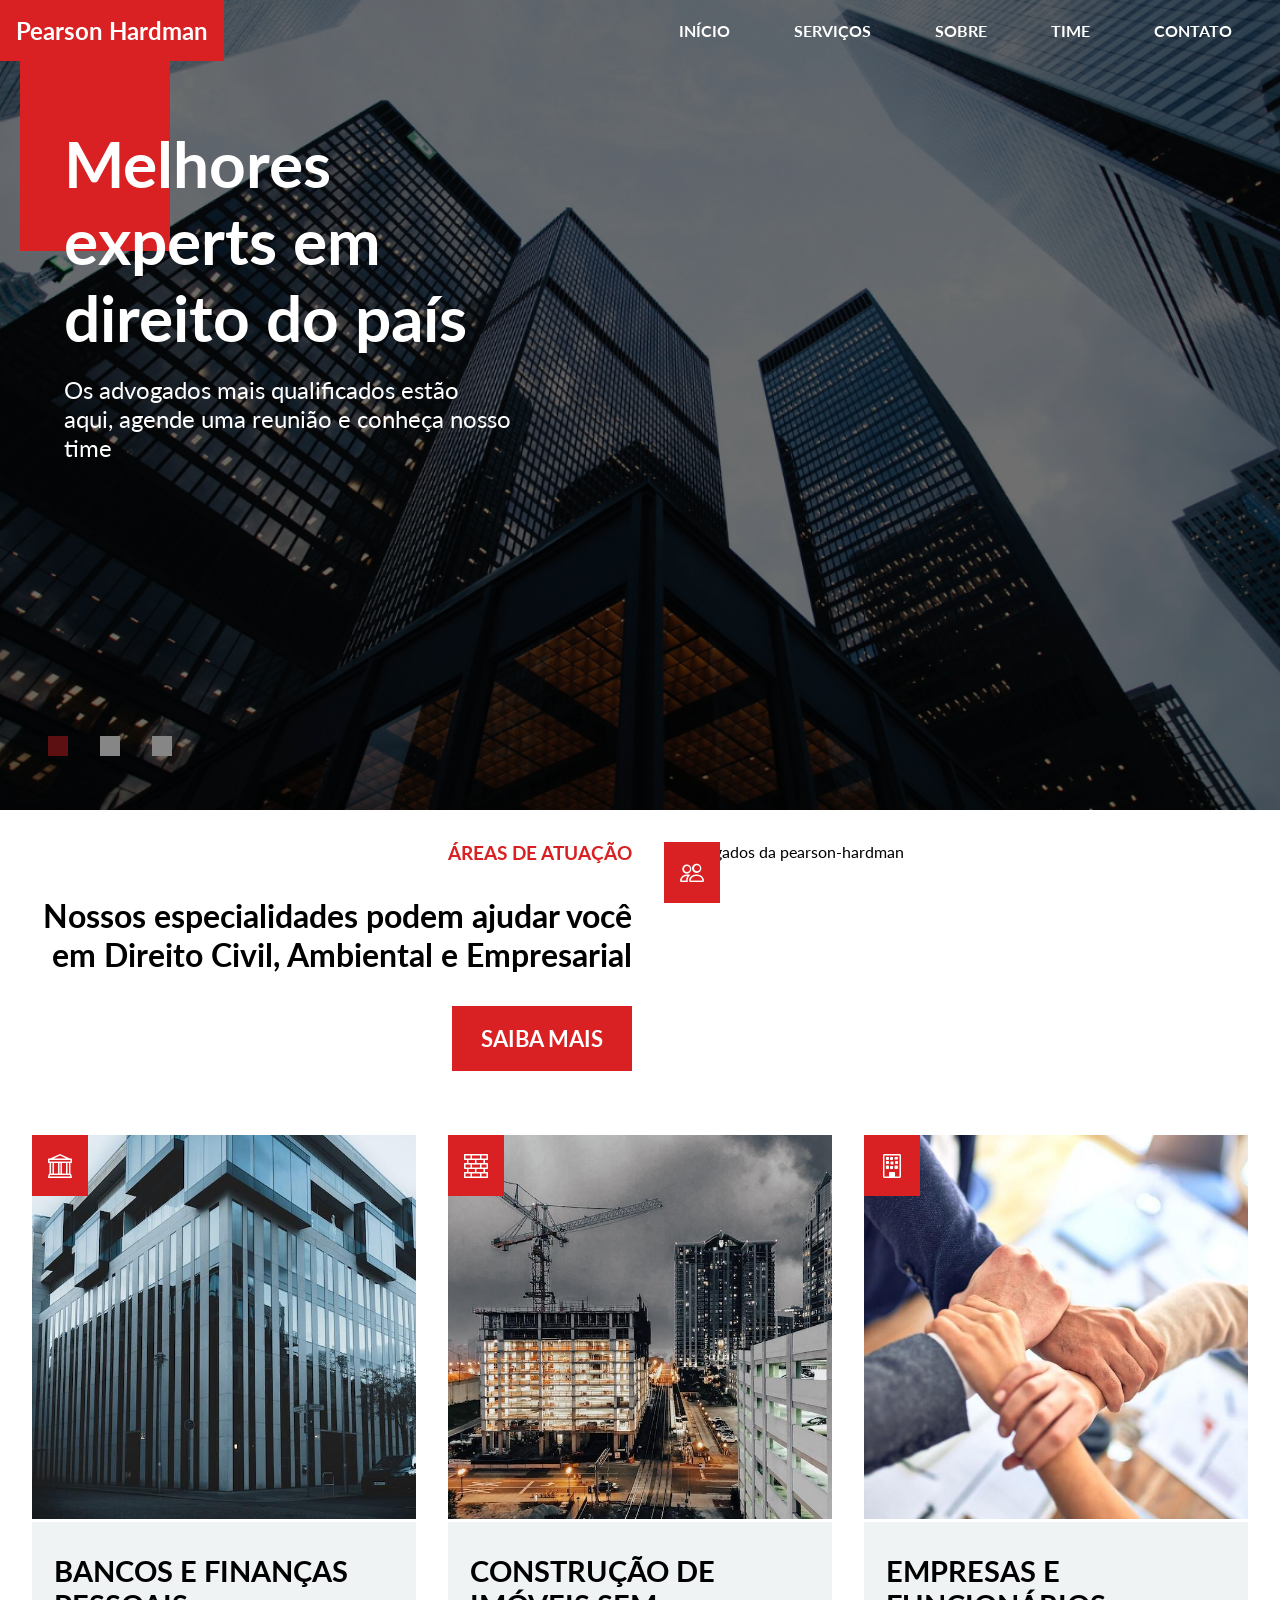
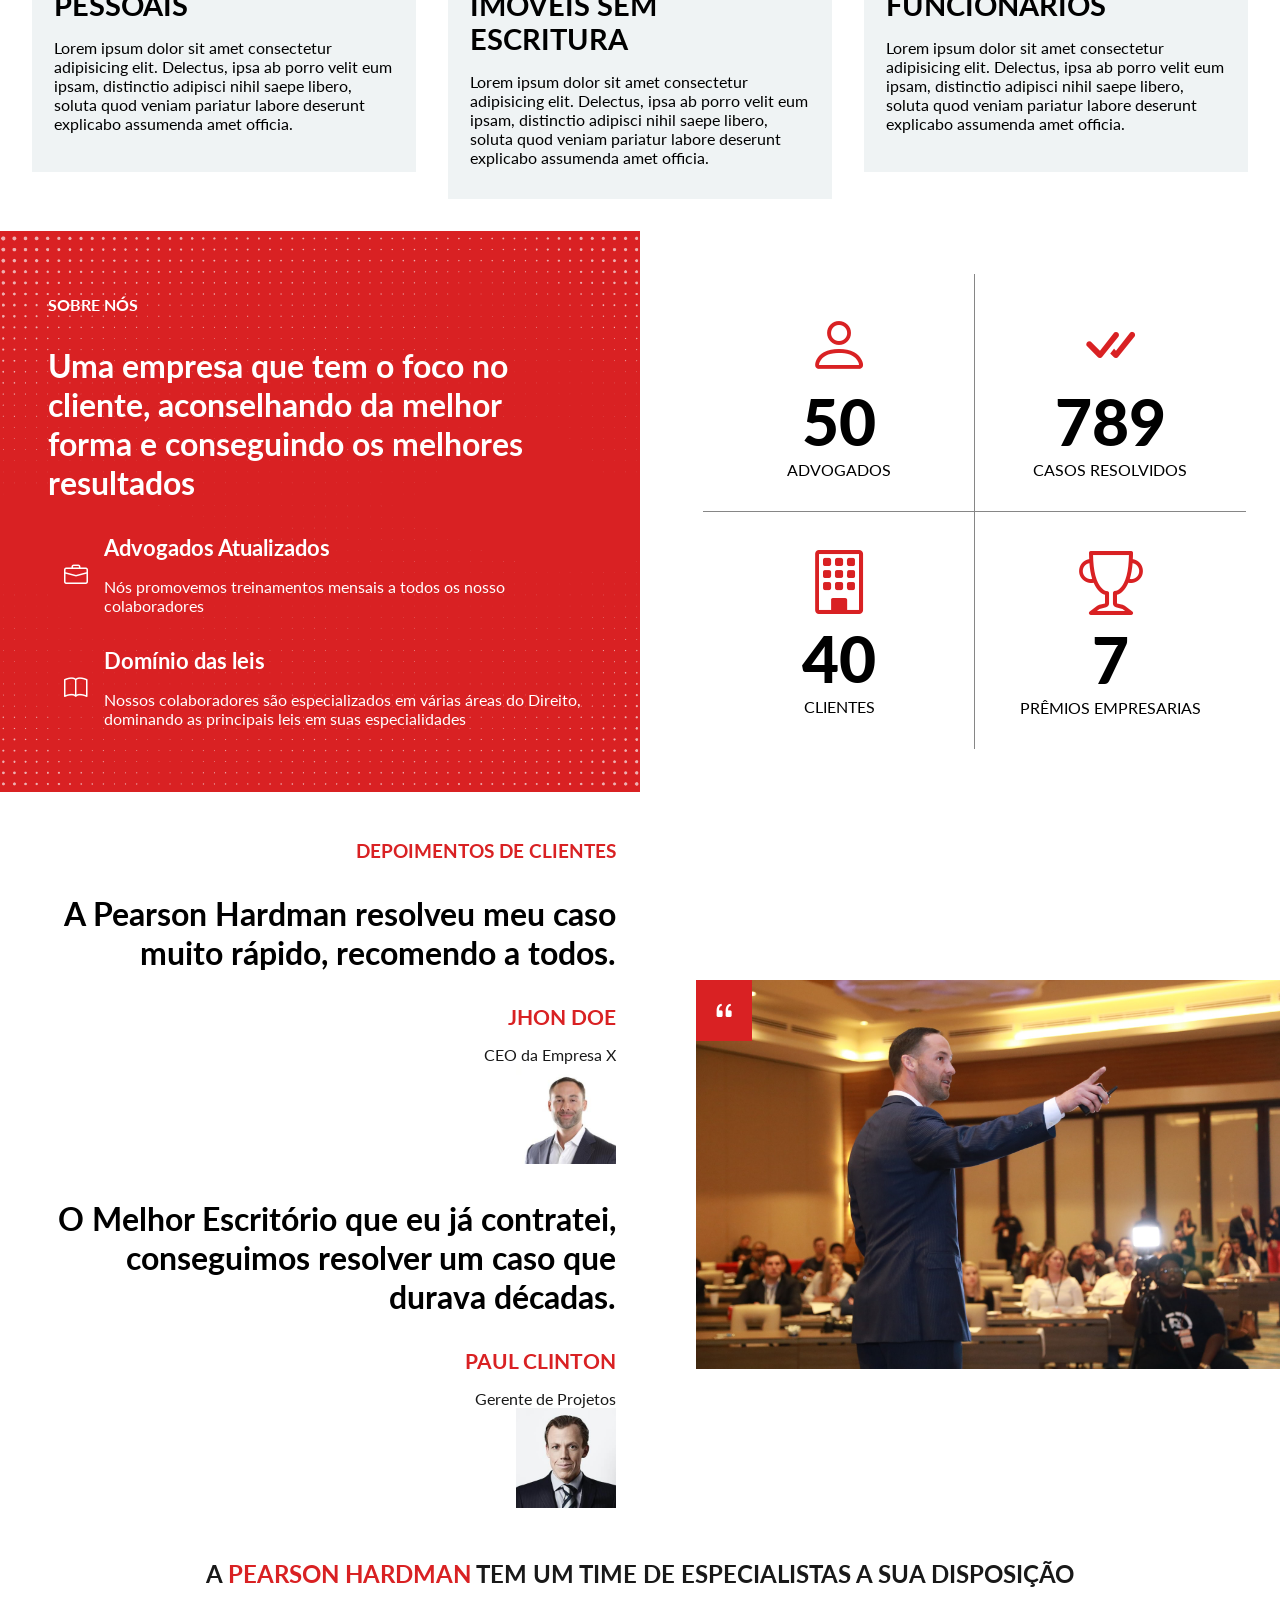
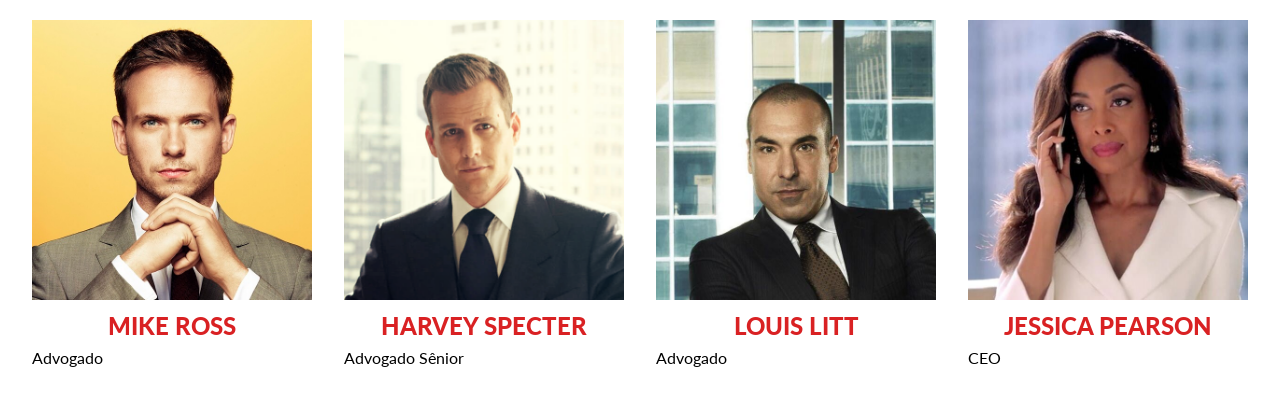
==== index.html @ a19d8aa5 "Site de Advogados" ====
<!DOCTYPE html>
<html lang="en">
<head>
    <meta charset="UTF-8">
    <meta name="viewport" content="width=device-width, initial-scale=1.0">
    <title>Person Hardman</title>
    <link rel="stylesheet" href="./css/style.css">
    <!-- Google Fonts -->
        <link rel="preconnect" href="https://fonts.googleapis.com">
        <link rel="preconnect" href="https://fonts.gstatic.com" crossorigin>
        <link href="https://fonts.googleapis.com/css2?family=Lato:ital,wght@0,100;0,300;0,400;0,700;0,900;1,100;1,300;1,400;1,700;1,900&display=swap" rel="stylesheet">
    <!-- Bootstrap Icons  -->
        <link rel="stylesheet" href="https://cdn.jsdelivr.net/npm/bootstrap-icons@1.11.3/font/bootstrap-icons.min.css">
</head>
<body>
    <!-- Cabeçalho e Banner -->
    <header id="header">
        <div id="inner-header">
            <h2 id="brand">Pearson Hardman</h2>
            <nav id="navbar">
                <a href="#header">Início</a>
                <a href="#expertise-areas">Serviços</a>
                <a href="#about">Sobre</a>
                <a href="#team">Time</a>
                <a href="#contact">Contato</a>
            </nav>
        </div>
        <div class="banner active">
            <span class="square"></span>            
            <h2>Melhores experts em direito do país</h2>
            <p>Os advogados mais qualificados estão aqui, agende uma reunião e conheça nosso time
            </p>
        </div>
        <div class="banner">
            <span class="square"></span>            
            <h2>Advogados</h2>
            <p>Melhores experts em direito do país</p>
        </div>
        <div class="dots">
            <div class="dot active"></div>
            <div class="dot"></div>
            <div class="dot"></div>
        </div>
    </header>
    <!-- Áreas de atuação -->
    <main id="expertise-areas" class="text-image-section">
        <div id="expertise-information" class="text-container">
            <h3 class="section-title">Áreas de Atuação</h3>
            <p class="section-subtitle">Nossos especialidades podem ajudar você em Direito Civil, Ambiental e Empresarial</p>
            <a href="#" class="btn">Saiba mais</a>
        </div>
        <div id="expertise-image-container" class="image-container">
            <i class="bi bi-people"></i>
            <img src="../PEARSON-HARDMAN/images/employees_banner.jpg" alt="advogados da pearson-hardman">
        </div>
        <div id="other-services">
            <div class="service">
                <img src="images/bank.jpg" alt="Banco">
                <i class="bi bi-bank"></i>
                <div class="service-info">
                    <h4>Bancos e finanças pessoais</h4>
                    <p>Lorem ipsum dolor sit amet consectetur adipisicing elit. Delectus, ipsa ab porro velit eum ipsam, distinctio adipisci nihil saepe libero, soluta quod veniam pariatur labore deserunt explicabo assumenda amet officia.</p>
                </div>
            </div>
            <div class="service">
                <img src="images/construction.jpg" alt="Construção">
                <i class="bi bi-bricks"></i>
                <div class="service-info">
                    <h4>Construção de imóveis sem escritura</h4>
                    <p>Lorem ipsum dolor sit amet consectetur adipisicing elit. Delectus, ipsa ab porro velit eum ipsam, distinctio adipisci nihil saepe libero, soluta quod veniam pariatur labore deserunt explicabo assumenda amet officia.</p>
                </div>
 
            </div>            
            <div class="service">
                <img src="images/company.jpg" alt="Empresa">
                <i class="bi bi-building"></i>
                <div class="service-info">
                    <h4>Empresas e funcionários</h4>
                    <p>Lorem ipsum dolor sit amet consectetur adipisicing elit. Delectus, ipsa ab porro velit eum ipsam, distinctio adipisci nihil saepe libero, soluta quod veniam pariatur labore deserunt explicabo assumenda amet officia.</p>
                </div>
 
            </div>
           
        </div>
 
    </main>
    <!-- Seção Sobre nós -->
    <section id="about">
        <div id="about-text">
            <p class="section-title">Sobre Nós</p>
            <h3 class="section-subtitle">
                Uma empresa que tem o foco no cliente, aconselhando da melhor forma e conseguindo os melhores resultados
            </h3>
            <div class="about-description">
                <i class="bi bi-briefcase"></i>
                <div>
                    <h4>Advogados Atualizados</h4>
                    <p>Nós promovemos treinamentos mensais a todos os nosso colaboradores</p>
                </div>
            </div>
            <div class="about-description">
                <i class="bi bi-book"></i>
                <div>
                    <h4>Domínio das leis</h4>
                    <p>Nossos colaboradores são especializados em várias áreas do Direito, dominando as principais leis em suas especialidades</p>
                </div>
            </div>
        </div>
        <div id="about-data">
            <div class="data">
                <i class="bi bi-person"></i>
                <p class="number">50</p>
                <p class="text">Advogados</p>
            </div>
            <div class="data">
                <i class="bi bi-check-all"></i>
                <p class="number">789</p>
                <p class="text">Casos resolvidos</p>
            </div>
            <div class="data">
                <i class="bi bi-building"></i>
                <p class="number">40</p>
                <p class="text">Clientes</p>
            </div>
            <div class="data">
                <i class="bi bi-trophy"></i>
                <p class="number">7</p>
                <p class="text">Prêmios empresarias</p>
            </div>
        </div>
    </section>

    <section id="testimonial" class="text-image-section">
        <div id="testimonial-information" class="text-container">
            <h3 class="section-title">Depoimentos de Clientes</h3>
            <p class="section-subtitle">
              A Pearson Hardman resolveu meu caso muito rápido, recomendo a todos.
            </p>
            <div class="author">
              <div class="author-info">
                <p class="author-name">Jhon Doe</p>
                <p class="author-job">CEO da Empresa X</p>
              </div>
              <img src="images/author_1.jpg" alt="Jhon Doe" />
            </div>
            <p class="section-subtitle">
              O Melhor Escritório que eu já contratei, conseguimos resolver um caso
              que durava décadas.
            </p>
            <div class="author">
              <div class="author-info">
                <p class="author-name">Paul Clinton</p>
                <p class="author-job">Gerente de Projetos</p>
              </div>
              <img src="images/author_2.jpg" alt="Paul Clinton" />
            </div>
        </div>


        </div>
        <div id="testimonial-image-container" class="image-container">
            <i class="bi bi-quote"></i>
            <img src="images/court.jpg" alt="Advogado em um tribunal">
           

        </div>
        
    </section>
     <!-- Colaboradores -->
     <section id="team">
        <span class="square"></span>
        <h2>
            <h2 class="section-title">
                A <span class="highlight">Pearson Hardman</span> Tem um Time de Especialistas a sua Disposição
              </h2>
        </h2>
        <div class="employees">
          <div class="employee">
            <img src="images/mike.jpg" alt="Mike Ross" />
            <p class="employee-name">Mike Ross</p>
            <p class="employee-role">Advogado</p>
          </div>
          <div class="employee">
            <img src="images/harvey.png" alt="Harvey Specter" />
            <p class="employee-name">Harvey Specter</p>
            <p class="employee-role">Advogado Sênior</p>
          </div>
          <div class="employee">
            <img src="images/louis.jpg" alt="Louis Litt" />
            <p class="employee-name">Louis Litt</p>
            <p class="employee-role">Advogado</p>
          </div>
          <div class="employee">
            <img src="images/jessica.jpg" alt="Jessica Pearson" />
            <p class="employee-name">Jessica Pearson</p>
            <p class="employee-role">CEO</p>
          </div>
        </div>
      </section>
</body>
</html>
---- css/style.css ----
:root {
    --main-color:#d92123;
    --primary-text-color:#fff;
    --secondary-text-color:#191919;
    --secondary-color:#868686;
    --tertiary-color:#eff3f4;
    --secondary-bg-color:#5c1011;
}
 
* {
    font-family: "Lato";
    padding: 0;
    margin: 0;
    box-sizing: border-box;
}
 
a {
    text-decoration: none;
}
 
img {
    width: 100%;
}
 
i {
    background-color: var(--main-color);
    color: var(--primary-text-color);
    font-size: 1.5rem;
    padding: 1rem;
}
 
/* id */
#header{
    min-height: 90vh;
    background-image: url("../images/main_banner4.png");
    background-size: cover;
    background-position: center;
    color: var(--primary-text-color);
    margin-bottom: 2rem;
}
 
#inner-header{
    /* padrão linha */
    display: flex;
    /* alinhamento é horizontal, eixo x */
    justify-content: space-between;
    /* alinhamento vertical, eixo y */
    align-items: center;
}
 
#brand {
    background-color: var(--main-color);
    padding: 1rem;
}
 
#navbar {
    display: flex;
    gap: 2rem;
    text-transform: uppercase;
    margin-right: 2rem;
}
 
#navbar a {
    color: var(--primary-text-color);
    font-weight: bold;
    padding: 1rem;
}
 
.banner.active{
    opacity: 1; /* banner ativo é mostrado */
}
 
.banner{
    max-width: 45%;
    opacity: 0;
    padding: 4rem;
    position: absolute;
}
 
.banner h2{
    font-size: 4rem;
    margin-bottom: 1.2rem;
    position: relative;
    z-index:2;
}
 
.banner p{
    font-size: 1.5rem;
}
 
.square{
    display:block;
    width: 150px;
    height: 150px;
    background-color: var(--main-color);
    position: absolute;
    left: 20px;
    top: 40px;
    z-index:1;
}
 
.dots{
    display:flex;
    gap:2rem;
    position: absolute;
    bottom: 9rem;
    left:3rem;
}
 
.dot{
    width: 20px;
    height: 20px;
    background-color: var(--secondary-color);
}
 
.dot.active{
    background-color: var(--secondary-bg-color);
}
 
/* Área de atuação */
.text-image-section{
    display: flex;
    flex-wrap: wrap;
    gap: 2rem;
}
 
.text-container{
    display: flex;
    flex: 2 1 0;
    gap: 2rem;
    flex-direction: column;
    justify-content: center;
    text-align: right;
}
 
.image-container{
    flex: 1 1 300px;
    position: relative;
}
 
.image-container i{
    position: absolute;
}
 
.section-title{
    color: var(--main-color);
    font-weight: bold;
    text-transform: uppercase;
}
 
.section-subtitle{
    columns: var(--secondary-text-color);
    font-size: 2rem;
    font-weight: bold;
}
 
.btn{
    padding: 1.2rem 1.8rem;
    text-transform: uppercase;
    font-size: 1.4rem;
    font-weight: bold;
    background-color: var(--main-color);
    color: var(--primary-text-color);
    align-self: end;
}
 
#other-services{
    width: 100%;
    display: flex;
    gap:2rem;
    padding: 2rem;
}
 
.service{
    position: relative;
}
 
.service i{
    position: absolute;
    left:0;
    top:0;
}
 
.service-info{
    background-color: var(--tertiary-color);
    padding: 2rem 1.4rem;
    min-height: 250px;
}
 
.service h4{
    font-size: 1.8rem;
    margin-bottom: 1rem;
    text-transform: uppercase;
}
 
#about{
  display: flex;
  flex-wrap: wrap;
  align-items: center;
  gap: 2rem;
}
 
#about-text{
  background-image: url("../images/pattern.png");
  background-size: cover;
  background-position: center;
  color: var(--primary-text-color);
  display: flex;
  flex: 1 1 0;
  /* Flex: grow shrink basis */
  /* grow - define quanto o elemento cresce em relação aos outros */
  /* shrink - define quanto ele encolhe quando não há espaço */
  /* basis - define o tamanho inicial do elemento antes de aplicar o crescimento e encolhimento */
  flex-direction: column;
  justify-content: center;
  gap: 2rem;
  padding: 4rem 3rem;
}
 
#about-text .section-subtitle,
#about-text .section-title{
  color: var(--primary-text-color);
}
 
#about-text i {
  background-color: transparent;
}
 
.about-description{
  display: flex;
  /* alinhamento vertical */
  align-items: center;
}
 
.about-description h4{
    font-size: 1.4rem;
    margin-bottom: 1rem;
 
}
 
 
#about-data{
    display: flex;
    flex: 1 1 0;
    flex-wrap: wrap;
    padding: 2rem;
}
 
#about-data .data{
    width: 50%;
    display: flex;
    flex-direction: column;
    justify-content: center;
    align-items: center;
    padding: 2rem;
    margin-top: -1px;
    margin-left: -1px;
}
 
#about-data .data:first-child{
    border-right: 1px solid var(--secondary-color);
    border-bottom: 1px solid var(--secondary-color);
}
 
#about-data .data:last-child{
    border-left: 1px solid var(--secondary-color);
    border-top: 1px solid var(--secondary-color);
}
 
 
 
#about-data .data i{
    background-color: transparent;
    color: var(--main-color);
    font-size: 4rem;
    padding: 0;
}
 
.data .number {
    font-size: 4rem;
    font-weight: 900;
}
 
.data .text{
text-transform: uppercase;
}
 
#testimonial {
    display: flex;
    align-items: center;
 
}
 
#testimonial-information{
 
    padding: 3rem;
}
 
.autor{
    display: flex;
    justify-content: end;
    align-items: center;
    gap: 1rem;
 
}
 
.author img{
    width: 100px;
    height: 100px;
}

.author .author-name{
    color: var(--main-color);
    text-transform: uppercase;
    font-size: 1.3rem;
    font-weight: bold;
    margin-bottom: 1rem;
}

.author .author-job{
    color: var(--secondary-text-color);
}

#team{
 
    justify-content: center;
    align-items: center;
    
}

#team .section-title{
    color: var(--secondary-text-color);
    text-align: center;
    font-size: 1.5rem;
    
    
}

#team span{
    color: var(--main-color);
}

.employees{
    display: flex;
    padding: 2rem;
    gap: 2rem;
    align-items: center;
    justify-content: center;
    
}

.employee-name{
    display: flex;
    justify-content: center;
    font-size: 1.5rem;
    color: var(--main-color);
    text-transform: uppercase;
    font-weight: 1000;
    padding: 0.5rem;
    
}
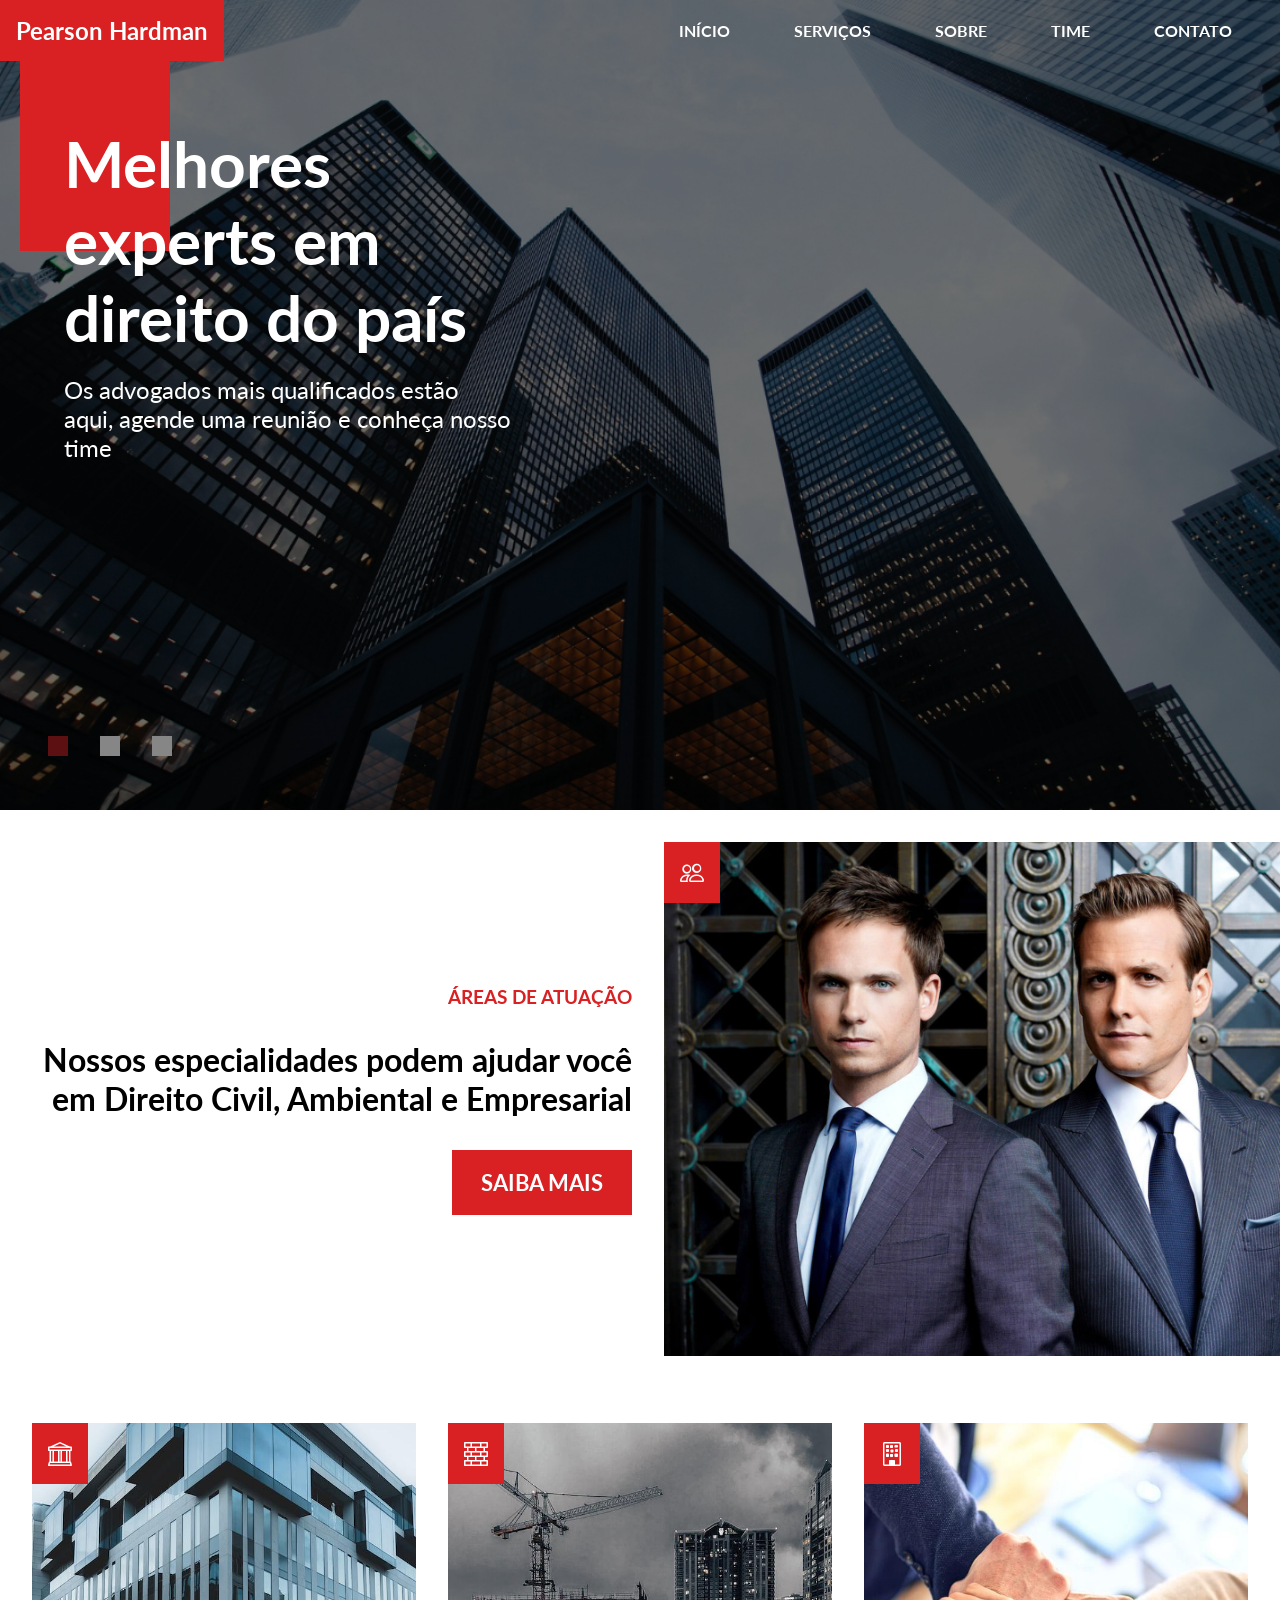
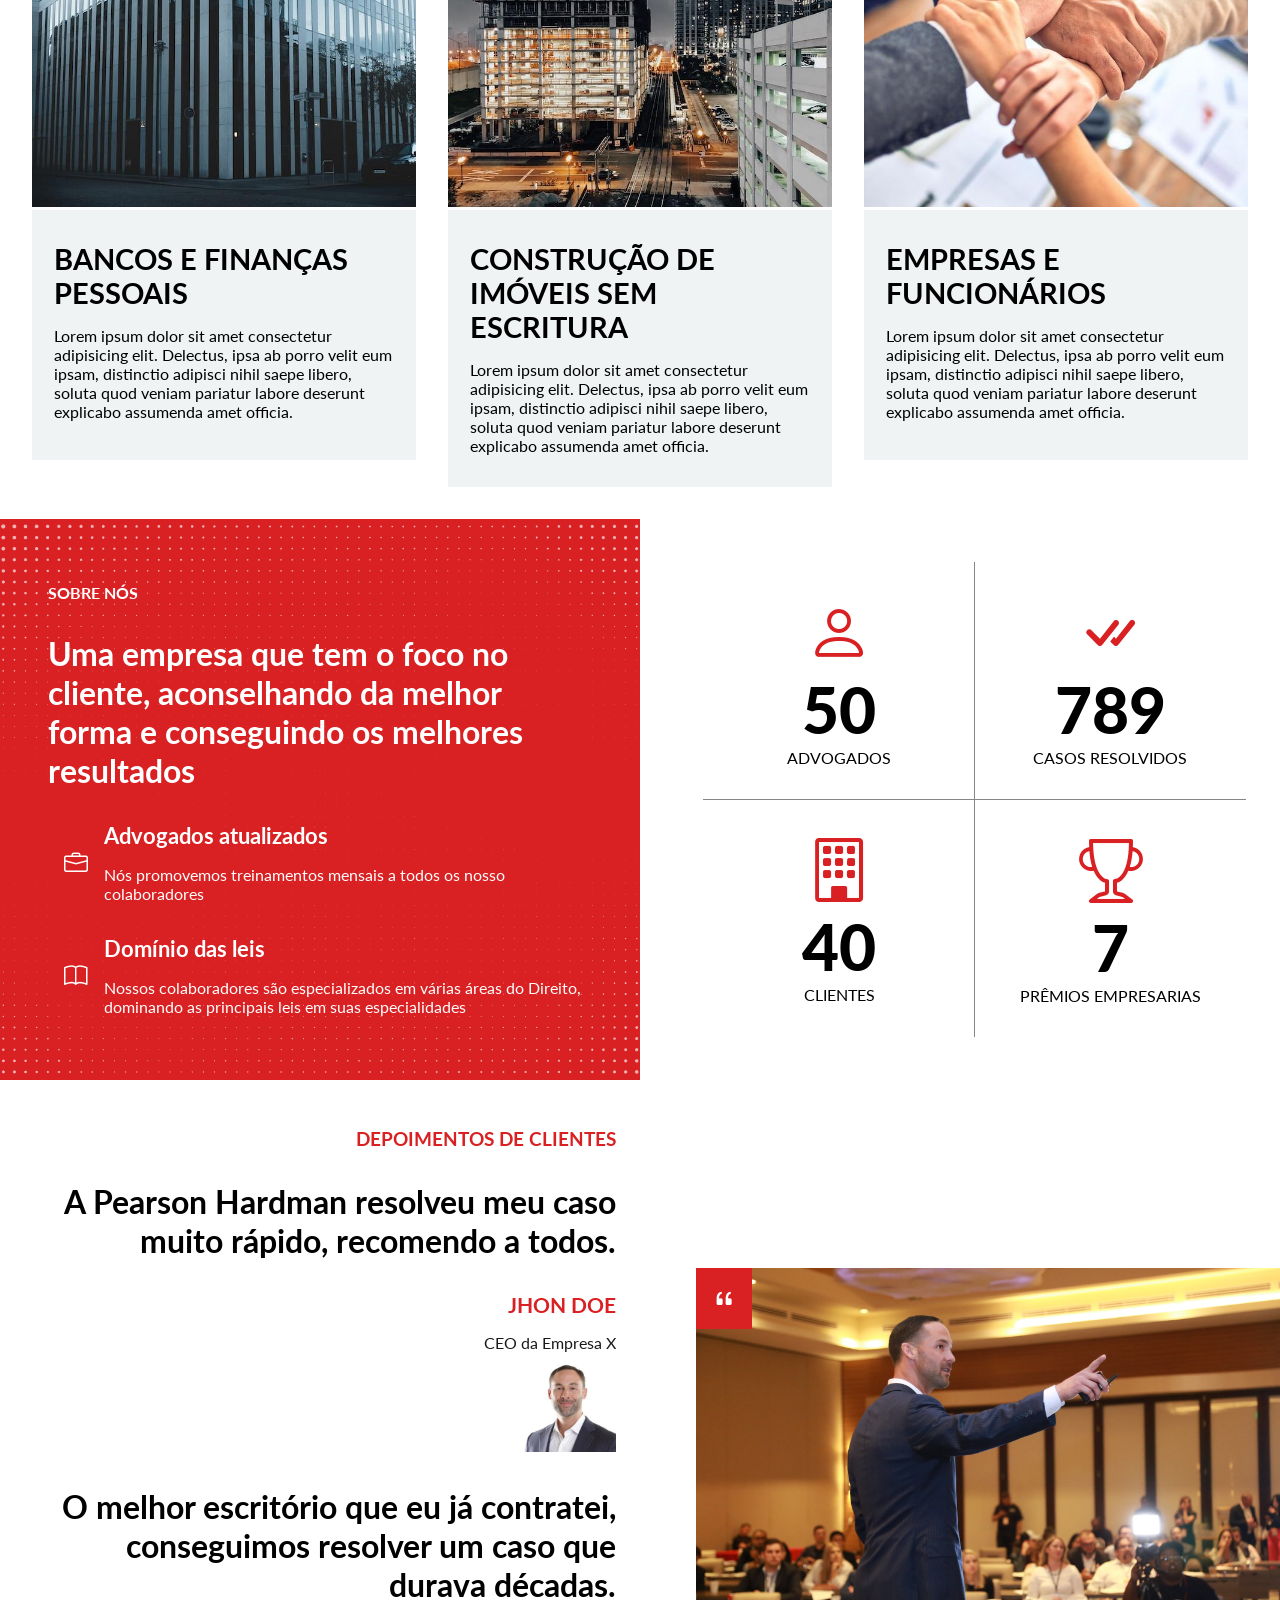
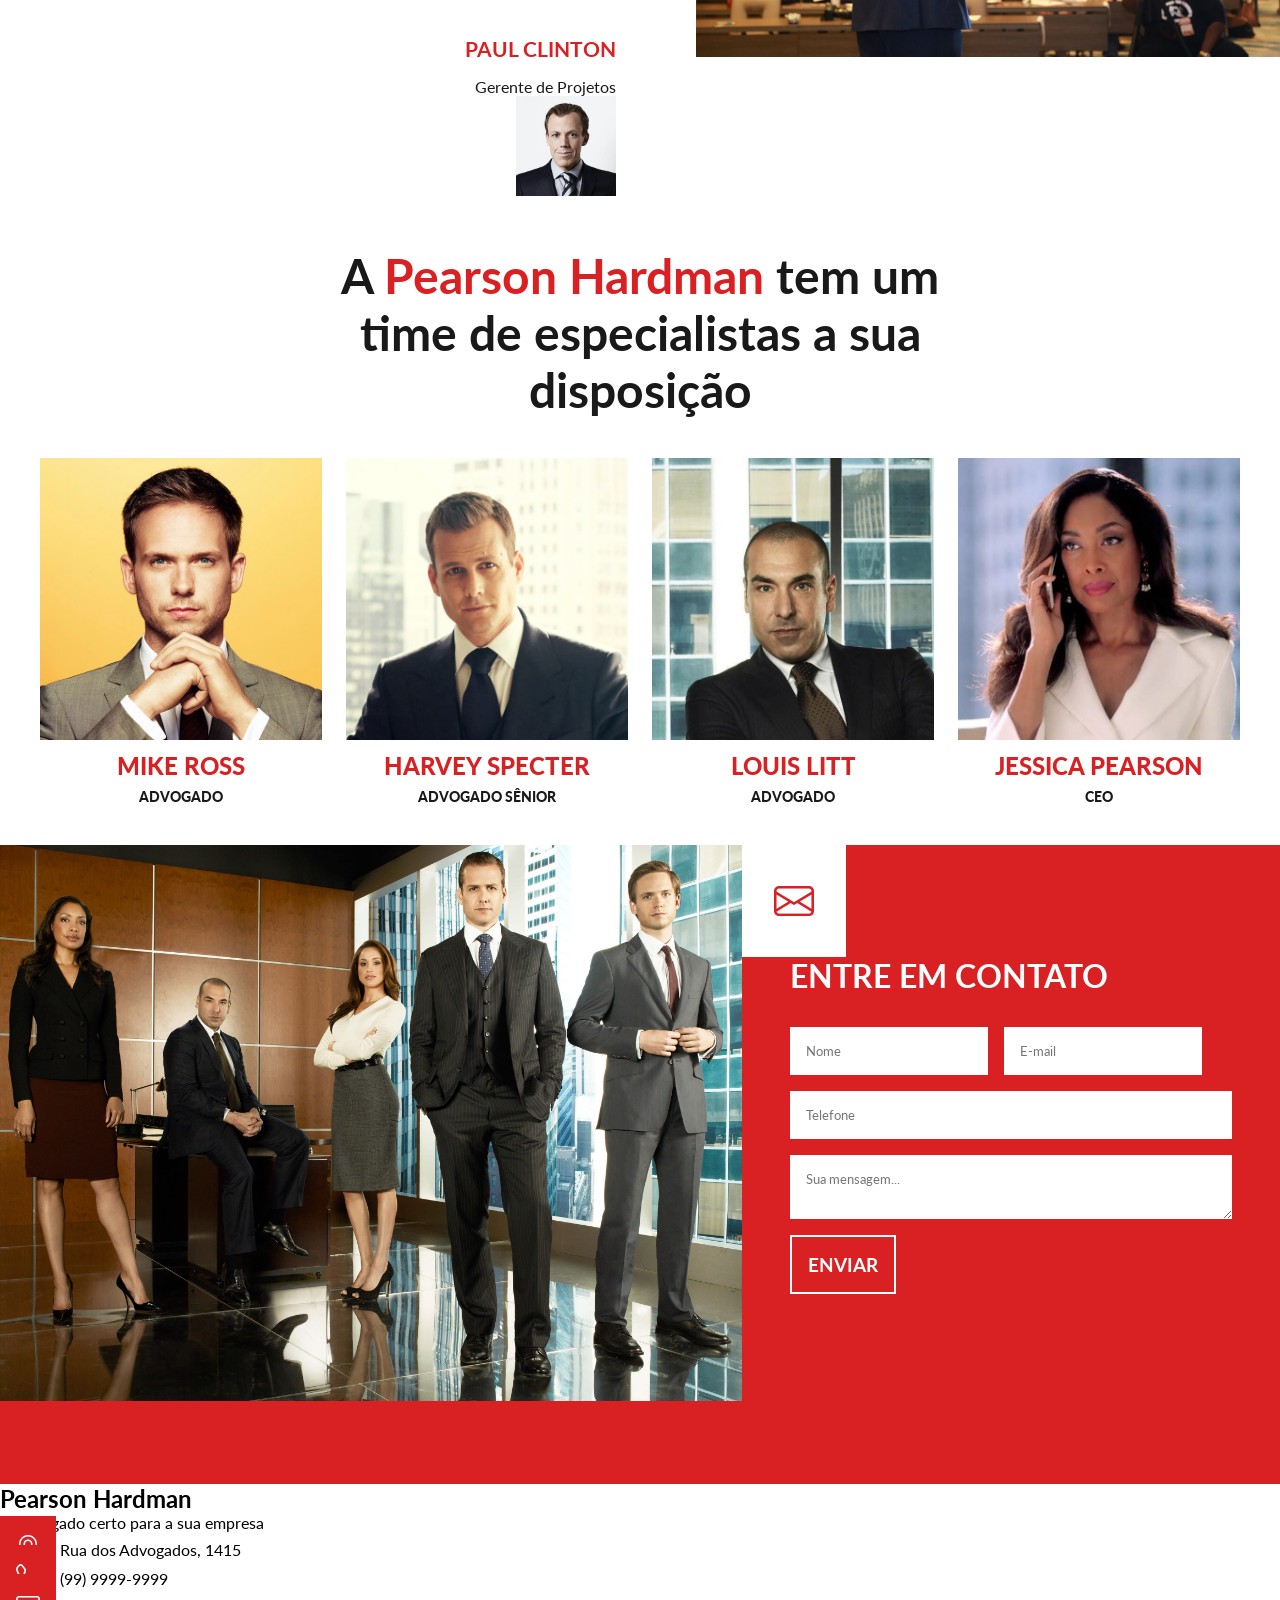
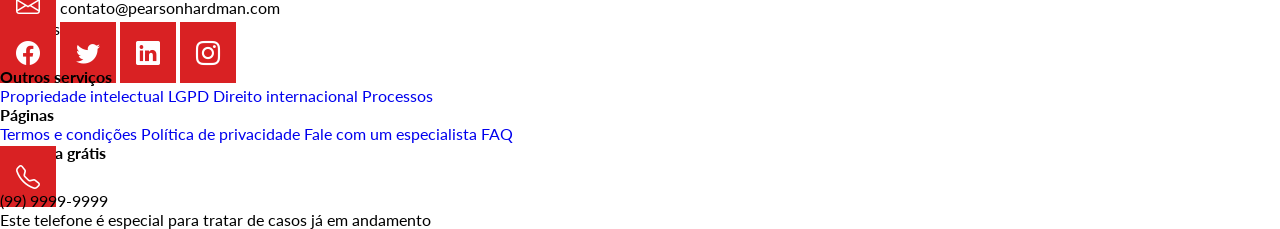
==== commit 484d4b6f: "adv att" ====
--- a/index.html
+++ b/index.html
@@ -1,201 +1,310 @@
 <!DOCTYPE html>
 <html lang="en">
-<head>
-    <meta charset="UTF-8">
-    <meta name="viewport" content="width=device-width, initial-scale=1.0">
+  <head>
+    <meta charset="UTF-8" />
+    <meta name="viewport" content="width=device-width, initial-scale=1.0" />
     <title>Person Hardman</title>
-    <link rel="stylesheet" href="./css/style.css">
+    <link rel="stylesheet" href="./css/style.css" />
     <!-- Google Fonts -->
-        <link rel="preconnect" href="https://fonts.googleapis.com">
-        <link rel="preconnect" href="https://fonts.gstatic.com" crossorigin>
-        <link href="https://fonts.googleapis.com/css2?family=Lato:ital,wght@0,100;0,300;0,400;0,700;0,900;1,100;1,300;1,400;1,700;1,900&display=swap" rel="stylesheet">
+    <link rel="preconnect" href="https://fonts.googleapis.com" />
+    <link rel="preconnect" href="https://fonts.gstatic.com" crossorigin />
+    <link
+      href="https://fonts.googleapis.com/css2?family=Lato:ital,wght@0,100;0,300;0,400;0,700;0,900;1,100;1,300;1,400;1,700;1,900&display=swap"
+      rel="stylesheet"
+    />
     <!-- Bootstrap Icons  -->
-        <link rel="stylesheet" href="https://cdn.jsdelivr.net/npm/bootstrap-icons@1.11.3/font/bootstrap-icons.min.css">
-</head>
-<body>
+    <link
+      rel="stylesheet"
+      href="https://cdn.jsdelivr.net/npm/bootstrap-icons@1.11.3/font/bootstrap-icons.min.css"
+    />
+  </head>
+  <body>
     <!-- Cabeçalho e Banner -->
     <header id="header">
-        <div id="inner-header">
-            <h2 id="brand">Pearson Hardman</h2>
-            <nav id="navbar">
-                <a href="#header">Início</a>
-                <a href="#expertise-areas">Serviços</a>
-                <a href="#about">Sobre</a>
-                <a href="#team">Time</a>
-                <a href="#contact">Contato</a>
-            </nav>
-        </div>
-        <div class="banner active">
-            <span class="square"></span>            
-            <h2>Melhores experts em direito do país</h2>
-            <p>Os advogados mais qualificados estão aqui, agende uma reunião e conheça nosso time
-            </p>
-        </div>
-        <div class="banner">
-            <span class="square"></span>            
-            <h2>Advogados</h2>
-            <p>Melhores experts em direito do país</p>
-        </div>
-        <div class="dots">
-            <div class="dot active"></div>
-            <div class="dot"></div>
-            <div class="dot"></div>
-        </div>
+      <div id="inner-header">
+        <h2 id="brand">Pearson Hardman</h2>
+        <nav id="navbar">
+          <a href="#header">Início</a>
+          <a href="#expertise-areas">Serviços</a>
+          <a href="#about">Sobre</a>
+          <a href="#team">Time</a>
+          <a href="#contact">Contato</a>
+        </nav>
+        <!-- Menu Mobile -->
+        <i class="bi bi-list" id="menu"></i>
+        <nav id="mobile-navbar">
+        <!-- <nav id="mobile-navbar" class="menu-active"> -->
+          <i class="bi bi-x-lg" id="close-menu"></i>
+          <a href="#header">Início</a>
+          <a href="#expertise-areas">Serviços</a>
+          <a href="#about">Sobre</a>
+          <a href="#team">Time</a>
+          <a href="#contact">Contato</a>
+        </nav>
+      </div>
+      <div class="banner active">
+        <span class="square"></span>
+        <h2>Melhores experts em direito do país</h2>
+        <p>
+          Os advogados mais qualificados estão aqui, agende uma reunião e
+          conheça nosso time
+        </p>
+      </div>
+      <div class="banner">
+        <span class="square"></span>
+        <h2>Advogados</h2>
+        <p>Melhores experts em direito do país</p>
+      </div>
+      <div class="dots">
+        <div class="dot active"></div>
+        <div class="dot"></div>
+        <div class="dot"></div>
+      </div>
     </header>
     <!-- Áreas de atuação -->
     <main id="expertise-areas" class="text-image-section">
-        <div id="expertise-information" class="text-container">
-            <h3 class="section-title">Áreas de Atuação</h3>
-            <p class="section-subtitle">Nossos especialidades podem ajudar você em Direito Civil, Ambiental e Empresarial</p>
-            <a href="#" class="btn">Saiba mais</a>
-        </div>
-        <div id="expertise-image-container" class="image-container">
-            <i class="bi bi-people"></i>
-            <img src="../PEARSON-HARDMAN/images/employees_banner.jpg" alt="advogados da pearson-hardman">
-        </div>
-        <div id="other-services">
-            <div class="service">
-                <img src="images/bank.jpg" alt="Banco">
-                <i class="bi bi-bank"></i>
-                <div class="service-info">
-                    <h4>Bancos e finanças pessoais</h4>
-                    <p>Lorem ipsum dolor sit amet consectetur adipisicing elit. Delectus, ipsa ab porro velit eum ipsam, distinctio adipisci nihil saepe libero, soluta quod veniam pariatur labore deserunt explicabo assumenda amet officia.</p>
-                </div>
-            </div>
-            <div class="service">
-                <img src="images/construction.jpg" alt="Construção">
-                <i class="bi bi-bricks"></i>
-                <div class="service-info">
-                    <h4>Construção de imóveis sem escritura</h4>
-                    <p>Lorem ipsum dolor sit amet consectetur adipisicing elit. Delectus, ipsa ab porro velit eum ipsam, distinctio adipisci nihil saepe libero, soluta quod veniam pariatur labore deserunt explicabo assumenda amet officia.</p>
-                </div>
- 
-            </div>            
-            <div class="service">
-                <img src="images/company.jpg" alt="Empresa">
-                <i class="bi bi-building"></i>
-                <div class="service-info">
-                    <h4>Empresas e funcionários</h4>
-                    <p>Lorem ipsum dolor sit amet consectetur adipisicing elit. Delectus, ipsa ab porro velit eum ipsam, distinctio adipisci nihil saepe libero, soluta quod veniam pariatur labore deserunt explicabo assumenda amet officia.</p>
-                </div>
- 
-            </div>
-           
-        </div>
- 
+      <div id="expertise-information" class="text-container">
+        <h3 class="section-title">Áreas de Atuação</h3>
+        <p class="section-subtitle">
+          Nossos especialidades podem ajudar você em Direito Civil, Ambiental e
+          Empresarial
+        </p>
+        <a href="#" class="btn">Saiba mais</a>
+      </div>
+      <div id="expertise-image-container" class="image-container">
+        <i class="bi bi-people"></i>
+        <img
+          src="../images/employees_banner.jpg"
+          alt="advogados da pearson-hardman"
+        />
+      </div>
+      <div id="other-services">
+        <div class="service">
+          <img src="images/bank.jpg" alt="Banco" />
+          <i class="bi bi-bank"></i>
+          <div class="service-info">
+            <h4>Bancos e finanças pessoais</h4>
+            <p>
+              Lorem ipsum dolor sit amet consectetur adipisicing elit. Delectus,
+              ipsa ab porro velit eum ipsam, distinctio adipisci nihil saepe
+              libero, soluta quod veniam pariatur labore deserunt explicabo
+              assumenda amet officia.
+            </p>
+          </div>
+        </div>
+        <div class="service">
+          <img src="images/construction.jpg" alt="Construção" />
+          <i class="bi bi-bricks"></i>
+          <div class="service-info">
+            <h4>Construção de imóveis sem escritura</h4>
+            <p>
+              Lorem ipsum dolor sit amet consectetur adipisicing elit. Delectus,
+              ipsa ab porro velit eum ipsam, distinctio adipisci nihil saepe
+              libero, soluta quod veniam pariatur labore deserunt explicabo
+              assumenda amet officia.
+            </p>
+          </div>
+        </div>
+        <div class="service">
+          <img src="images/company.jpg" alt="Empresa" />
+          <i class="bi bi-building"></i>
+          <div class="service-info">
+            <h4>Empresas e funcionários</h4>
+            <p>
+              Lorem ipsum dolor sit amet consectetur adipisicing elit. Delectus,
+              ipsa ab porro velit eum ipsam, distinctio adipisci nihil saepe
+              libero, soluta quod veniam pariatur labore deserunt explicabo
+              assumenda amet officia.
+            </p>
+          </div>
+        </div>
+      </div>
     </main>
     <!-- Seção Sobre nós -->
     <section id="about">
-        <div id="about-text">
-            <p class="section-title">Sobre Nós</p>
-            <h3 class="section-subtitle">
-                Uma empresa que tem o foco no cliente, aconselhando da melhor forma e conseguindo os melhores resultados
-            </h3>
-            <div class="about-description">
-                <i class="bi bi-briefcase"></i>
-                <div>
-                    <h4>Advogados Atualizados</h4>
-                    <p>Nós promovemos treinamentos mensais a todos os nosso colaboradores</p>
-                </div>
-            </div>
-            <div class="about-description">
-                <i class="bi bi-book"></i>
-                <div>
-                    <h4>Domínio das leis</h4>
-                    <p>Nossos colaboradores são especializados em várias áreas do Direito, dominando as principais leis em suas especialidades</p>
-                </div>
-            </div>
-        </div>
-        <div id="about-data">
-            <div class="data">
-                <i class="bi bi-person"></i>
-                <p class="number">50</p>
-                <p class="text">Advogados</p>
-            </div>
-            <div class="data">
-                <i class="bi bi-check-all"></i>
-                <p class="number">789</p>
-                <p class="text">Casos resolvidos</p>
-            </div>
-            <div class="data">
-                <i class="bi bi-building"></i>
-                <p class="number">40</p>
-                <p class="text">Clientes</p>
-            </div>
-            <div class="data">
-                <i class="bi bi-trophy"></i>
-                <p class="number">7</p>
-                <p class="text">Prêmios empresarias</p>
-            </div>
-        </div>
+      <div id="about-text">
+        <p class="section-title">Sobre nós</p>
+        <h3 class="section-subtitle">
+          Uma empresa que tem o foco no cliente, aconselhando da melhor forma e
+          conseguindo os melhores resultados
+        </h3>
+        <div class="about-description">
+          <i class="bi bi-briefcase"></i>
+          <div>
+            <h4>Advogados atualizados</h4>
+            <p>
+              Nós promovemos treinamentos mensais a todos os nosso colaboradores
+            </p>
+          </div>
+        </div>
+        <div class="about-description">
+          <i class="bi bi-book"></i>
+          <div>
+            <h4>Domínio das leis</h4>
+            <p>
+              Nossos colaboradores são especializados em várias áreas do
+              Direito, dominando as principais leis em suas especialidades
+            </p>
+          </div>
+        </div>
+      </div>
+      <div id="about-data">
+        <div class="data">
+          <i class="bi bi-person"></i>
+          <p class="number">50</p>
+          <p class="text">Advogados</p>
+        </div>
+        <div class="data">
+          <i class="bi bi-check-all"></i>
+          <p class="number">789</p>
+          <p class="text">Casos resolvidos</p>
+        </div>
+        <div class="data">
+          <i class="bi bi-building"></i>
+          <p class="number">40</p>
+          <p class="text">Clientes</p>
+        </div>
+        <div class="data">
+          <i class="bi bi-trophy"></i>
+          <p class="number">7</p>
+          <p class="text">Prêmios empresarias</p>
+        </div>
+      </div>
     </section>
-
+    <!-- depoimentos -->
     <section id="testimonial" class="text-image-section">
-        <div id="testimonial-information" class="text-container">
-            <h3 class="section-title">Depoimentos de Clientes</h3>
-            <p class="section-subtitle">
-              A Pearson Hardman resolveu meu caso muito rápido, recomendo a todos.
-            </p>
-            <div class="author">
-              <div class="author-info">
-                <p class="author-name">Jhon Doe</p>
-                <p class="author-job">CEO da Empresa X</p>
-              </div>
-              <img src="images/author_1.jpg" alt="Jhon Doe" />
-            </div>
-            <p class="section-subtitle">
-              O Melhor Escritório que eu já contratei, conseguimos resolver um caso
-              que durava décadas.
-            </p>
-            <div class="author">
-              <div class="author-info">
-                <p class="author-name">Paul Clinton</p>
-                <p class="author-job">Gerente de Projetos</p>
-              </div>
-              <img src="images/author_2.jpg" alt="Paul Clinton" />
-            </div>
-        </div>
-
-
-        </div>
-        <div id="testimonial-image-container" class="image-container">
-            <i class="bi bi-quote"></i>
-            <img src="images/court.jpg" alt="Advogado em um tribunal">
-           
-
-        </div>
-        
+      <!-- 1º esquerda -->
+      <div id="testimonial-information" class="text-container">
+        <h3 class="section-title">Depoimentos de clientes</h3>
+        <p class="section-subtitle">
+          A Pearson Hardman resolveu meu caso muito rápido, recomendo a todos.
+        </p>
+        <div class="author">
+          <div class="author-info">
+            <p class="author-name">Jhon Doe</p>
+            <p class="author-job">CEO da Empresa X</p>
+          </div>
+          <img src="images/author_1.jpg" alt="Jhon Doe" />
+        </div>
+        <p class="section-subtitle">
+          O melhor escritório que eu já contratei, conseguimos resolver um caso
+          que durava décadas.
+        </p>
+        <div class="author">
+          <div class="author-info">
+            <p class="author-name">Paul Clinton</p>
+            <p class="author-job">Gerente de Projetos</p>
+          </div>
+          <img src="images/author_2.jpg" alt="Paul Clinton" />
+        </div>
+      </div>
+      <!-- 2º direita -->
+      <div id="testimonial-image-container" class="image-container">
+        <i class="bi bi-quote"></i>
+        <img src="images/court.jpg" alt="advogado em um tribunal" />
+      </div>
     </section>
-     <!-- Colaboradores -->
-     <section id="team">
-        <span class="square"></span>
-        <h2>
-            <h2 class="section-title">
-                A <span class="highlight">Pearson Hardman</span> Tem um Time de Especialistas a sua Disposição
-              </h2>
-        </h2>
-        <div class="employees">
-          <div class="employee">
-            <img src="images/mike.jpg" alt="Mike Ross" />
-            <p class="employee-name">Mike Ross</p>
-            <p class="employee-role">Advogado</p>
-          </div>
-          <div class="employee">
-            <img src="images/harvey.png" alt="Harvey Specter" />
-            <p class="employee-name">Harvey Specter</p>
-            <p class="employee-role">Advogado Sênior</p>
-          </div>
-          <div class="employee">
-            <img src="images/louis.jpg" alt="Louis Litt" />
-            <p class="employee-name">Louis Litt</p>
-            <p class="employee-role">Advogado</p>
-          </div>
-          <div class="employee">
-            <img src="images/jessica.jpg" alt="Jessica Pearson" />
-            <p class="employee-name">Jessica Pearson</p>
-            <p class="employee-role">CEO</p>
-          </div>
-        </div>
-      </section>
-</body>
+    <!-- Colaboradores -->
+    <section id="team">
+      <span class="square"></span>
+      <h2>
+        A <span>Pearson Hardman</span> tem um time de especialistas a sua
+        disposição
+      </h2>
+      <div class="employees">
+        <div class="employee">
+          <img src="images/mike.jpg" alt="Mike Ross" />
+          <p class="employee-name">Mike Ross</p>
+          <p class="employee-role">Advogado</p>
+        </div>
+        <div class="employee">
+          <img src="images/harvey.png" alt="Harvey Specter" />
+          <p class="employee-name">Harvey Specter</p>
+          <p class="employee-role">Advogado Sênior</p>
+        </div>
+        <div class="employee">
+          <img src="images/louis.jpg" alt="Louis Litt" />
+          <p class="employee-name">Louis Litt</p>
+          <p class="employee-role">Advogado</p>
+        </div>
+        <div class="employee">
+          <img src="images/jessica.jpg" alt="Jessica Pearson" />
+          <p class="employee-name">Jessica Pearson</p>
+          <p class="employee-role">CEO</p>
+        </div>
+      </div>
+    </section>
+    <!-- Contato -->
+    <section id="contact" class="text-image-section">
+      <div id="contact-image-container" class="image-container">
+        <img src="images/office.jpg" alt="Advogados no escritório" />
+      </div>
+      <div id="contact-information" class="text-container">
+        <i class="bi bi-envelope"></i>
+        <p class="section-subtitle">Entre em contato</p>
+        <form>
+          <div class="form-control">
+            <input type="text" name="name" id="name" placeholder="Nome" />
+            <input type="email" name="email" id="email" placeholder="E-mail" />
+          </div>
+          <input type="text" name="phone" id="phone" placeholder="Telefone" />
+          <textarea
+            name="message"
+            id="message"
+            placeholder="Sua mensagem..."
+          ></textarea>
+          <input type="submit" value="Enviar" class="btn" />
+        </form>
+      </div>
+    </section>
+    <!-- Rodapé -->
+    <footer id="footer">
+      <div class="contact-info">
+        <div class="footer-brand">
+          <h2>Pearson Hardman</h2>
+          <p>O advogado certo para a sua empresa</p>
+        </div>
+        <p><i class="bi bi-geo-alt"></i> Rua dos Advogados, 1415</p>
+        <p><i class="bi bi-telephone"></i> (99) 9999-9999</p>
+        <p><i class="bi bi-envelope"></i> contato@pearsonhardman.com</p>
+        <div class="social-networks">
+          <p>Siga-nos:</p>
+          <div class="networks">
+            <a href="#"><i class="bi bi-facebook"></i></a>
+            <a href="#"><i class="bi bi-twitter"></i></a>
+            <a href="#"><i class="bi bi-linkedin"></i></a>
+            <a href="#"><i class="bi bi-instagram"></i></a>
+          </div>
+        </div>
+      </div>
+      <div class="links-container">
+        <h4>Outros serviços</h4>
+        <nav>
+          <a href="#">Propriedade intelectual</a>
+          <a href="#">LGPD</a>
+          <a href="#">Direito internacional</a>
+          <a href="#">Processos</a>
+        </nav>
+      </div>
+      <div class="links-container">
+        <h4>Páginas</h4>
+        <nav>
+          <a href="#">Termos e condições</a>
+          <a href="#">Política de privacidade</a>
+          <a href="#">Fale com um especialista</a>
+          <a href="#">FAQ</a>
+        </nav>
+      </div>
+      <div class="links-container">
+        <h4>Consulta grátis</h4>
+        <div class="phone-number">
+          <i class="bi bi-telephone"></i>
+          <p>(99) 9999-9999</p>
+        </div>
+        <p class="phone-info">
+          Este telefone é especial para tratar de casos já em andamento
+        </p>
+      </div>
+    </footer>
+  </body>
 </html>
--- a/css/style.css
+++ b/css/style.css
@@ -1,206 +1,206 @@
 :root {
-    --main-color:#d92123;
-    --primary-text-color:#fff;
-    --secondary-text-color:#191919;
-    --secondary-color:#868686;
-    --tertiary-color:#eff3f4;
-    --secondary-bg-color:#5c1011;
-}
- 
+  --main-color: #d92123;
+  --primary-text-color: #fff;
+  --secondary-text-color: #191919;
+  --secondary-color: #868686;
+  --tertiary-color: #eff3f4;
+  --secondary-bg-color: #5c1011;
+}
+
 * {
-    font-family: "Lato";
-    padding: 0;
-    margin: 0;
-    box-sizing: border-box;
-}
- 
+  font-family: "Lato";
+  padding: 0;
+  margin: 0;
+  box-sizing: border-box;
+}
+
 a {
-    text-decoration: none;
-}
- 
+  text-decoration: none;
+}
+
 img {
-    width: 100%;
-}
- 
+  width: 100%;
+}
+
 i {
-    background-color: var(--main-color);
-    color: var(--primary-text-color);
-    font-size: 1.5rem;
-    padding: 1rem;
-}
- 
+  background-color: var(--main-color);
+  color: var(--primary-text-color);
+  font-size: 1.5rem;
+  padding: 1rem;
+}
+
 /* id */
-#header{
-    min-height: 90vh;
-    background-image: url("../images/main_banner4.png");
-    background-size: cover;
-    background-position: center;
-    color: var(--primary-text-color);
-    margin-bottom: 2rem;
-}
- 
-#inner-header{
-    /* padrão linha */
-    display: flex;
-    /* alinhamento é horizontal, eixo x */
-    justify-content: space-between;
-    /* alinhamento vertical, eixo y */
-    align-items: center;
-}
- 
+#header {
+  min-height: 90vh;
+  background-image: url("../images/main_banner4.png");
+  background-size: cover;
+  background-position: center;
+  color: var(--primary-text-color);
+  margin-bottom: 2rem;
+}
+
+#inner-header {
+  /* padrão linha */
+  display: flex;
+  /* alinhamento é horizontal, eixo x */
+  justify-content: space-between;
+  /* alinhamento vertical, eixo y */
+  align-items: center;
+}
+
 #brand {
-    background-color: var(--main-color);
-    padding: 1rem;
-}
- 
+  background-color: var(--main-color);
+  padding: 1rem;
+}
+
 #navbar {
-    display: flex;
-    gap: 2rem;
-    text-transform: uppercase;
-    margin-right: 2rem;
-}
- 
+  display: flex;
+  gap: 2rem;
+  text-transform: uppercase;
+  margin-right: 2rem;
+}
+
 #navbar a {
-    color: var(--primary-text-color);
-    font-weight: bold;
-    padding: 1rem;
-}
- 
-.banner.active{
-    opacity: 1; /* banner ativo é mostrado */
-}
- 
-.banner{
-    max-width: 45%;
-    opacity: 0;
-    padding: 4rem;
-    position: absolute;
-}
- 
-.banner h2{
-    font-size: 4rem;
-    margin-bottom: 1.2rem;
-    position: relative;
-    z-index:2;
-}
- 
-.banner p{
-    font-size: 1.5rem;
-}
- 
-.square{
-    display:block;
-    width: 150px;
-    height: 150px;
-    background-color: var(--main-color);
-    position: absolute;
-    left: 20px;
-    top: 40px;
-    z-index:1;
-}
- 
-.dots{
-    display:flex;
-    gap:2rem;
-    position: absolute;
-    bottom: 9rem;
-    left:3rem;
-}
- 
-.dot{
-    width: 20px;
-    height: 20px;
-    background-color: var(--secondary-color);
-}
- 
-.dot.active{
-    background-color: var(--secondary-bg-color);
-}
- 
+  color: var(--primary-text-color);
+  font-weight: bold;
+  padding: 1rem;
+}
+
+.banner.active {
+  opacity: 1; /* banner ativo é mostrado */
+}
+
+.banner {
+  max-width: 45%;
+  opacity: 0;
+  padding: 4rem;
+  position: absolute;
+}
+
+.banner h2 {
+  font-size: 4rem;
+  margin-bottom: 1.2rem;
+  position: relative;
+  z-index: 2;
+}
+
+.banner p {
+  font-size: 1.5rem;
+}
+
+.square {
+  display: block;
+  width: 150px;
+  height: 150px;
+  background-color: var(--main-color);
+  position: absolute;
+  left: 20px;
+  top: 40px;
+  z-index: 1;
+}
+
+.dots {
+  display: flex;
+  gap: 2rem;
+  position: absolute;
+  bottom: 9rem;
+  left: 3rem;
+}
+
+.dot {
+  width: 20px;
+  height: 20px;
+  background-color: var(--secondary-color);
+}
+
+.dot.active {
+  background-color: var(--secondary-bg-color);
+}
+
 /* Área de atuação */
-.text-image-section{
-    display: flex;
-    flex-wrap: wrap;
-    gap: 2rem;
-}
- 
-.text-container{
-    display: flex;
-    flex: 2 1 0;
-    gap: 2rem;
-    flex-direction: column;
-    justify-content: center;
-    text-align: right;
-}
- 
-.image-container{
-    flex: 1 1 300px;
-    position: relative;
-}
- 
-.image-container i{
-    position: absolute;
-}
- 
-.section-title{
-    color: var(--main-color);
-    font-weight: bold;
-    text-transform: uppercase;
-}
- 
-.section-subtitle{
-    columns: var(--secondary-text-color);
-    font-size: 2rem;
-    font-weight: bold;
-}
- 
-.btn{
-    padding: 1.2rem 1.8rem;
-    text-transform: uppercase;
-    font-size: 1.4rem;
-    font-weight: bold;
-    background-color: var(--main-color);
-    color: var(--primary-text-color);
-    align-self: end;
-}
- 
-#other-services{
-    width: 100%;
-    display: flex;
-    gap:2rem;
-    padding: 2rem;
-}
- 
-.service{
-    position: relative;
-}
- 
-.service i{
-    position: absolute;
-    left:0;
-    top:0;
-}
- 
-.service-info{
-    background-color: var(--tertiary-color);
-    padding: 2rem 1.4rem;
-    min-height: 250px;
-}
- 
-.service h4{
-    font-size: 1.8rem;
-    margin-bottom: 1rem;
-    text-transform: uppercase;
-}
- 
-#about{
+.text-image-section {
+  display: flex;
+  flex-wrap: wrap;
+  gap: 2rem;
+}
+
+.text-container {
+  display: flex;
+  flex: 2 1 0;
+  gap: 2rem;
+  flex-direction: column;
+  justify-content: center;
+  text-align: right;
+}
+
+.image-container {
+  flex: 1 1 300px;
+  position: relative;
+}
+
+.image-container i {
+  position: absolute;
+}
+
+.section-title {
+  color: var(--main-color);
+  font-weight: bold;
+  text-transform: uppercase;
+}
+
+.section-subtitle {
+  columns: var(--secondary-text-color);
+  font-size: 2rem;
+  font-weight: bold;
+}
+
+.btn {
+  padding: 1.2rem 1.8rem;
+  text-transform: uppercase;
+  font-size: 1.4rem;
+  font-weight: bold;
+  background-color: var(--main-color);
+  color: var(--primary-text-color);
+  align-self: end;
+}
+
+#other-services {
+  width: 100%;
+  display: flex;
+  gap: 2rem;
+  padding: 2rem;
+}
+
+.service {
+  position: relative;
+}
+
+.service i {
+  position: absolute;
+  left: 0;
+  top: 0;
+}
+
+.service-info {
+  background-color: var(--tertiary-color);
+  padding: 2rem 1.4rem;
+  min-height: 250px;
+}
+
+.service h4 {
+  font-size: 1.8rem;
+  margin-bottom: 1rem;
+  text-transform: uppercase;
+}
+
+#about {
   display: flex;
   flex-wrap: wrap;
   align-items: center;
   gap: 2rem;
 }
- 
-#about-text{
+
+#about-text {
   background-image: url("../images/pattern.png");
   background-size: cover;
   background-position: center;
@@ -216,146 +216,436 @@
   gap: 2rem;
   padding: 4rem 3rem;
 }
- 
+
 #about-text .section-subtitle,
-#about-text .section-title{
-  color: var(--primary-text-color);
-}
- 
+#about-text .section-title {
+  color: var(--primary-text-color);
+}
+
 #about-text i {
   background-color: transparent;
 }
- 
-.about-description{
+
+.about-description {
   display: flex;
   /* alinhamento vertical */
   align-items: center;
 }
- 
-.about-description h4{
-    font-size: 1.4rem;
+
+.about-description h4 {
+  font-size: 1.4rem;
+  margin-bottom: 1rem;
+}
+
+#about-data {
+  display: flex;
+  flex: 1 1 0;
+  flex-wrap: wrap;
+  padding: 2rem;
+}
+
+#about-data .data {
+  width: 50%;
+  display: flex;
+  flex-direction: column;
+  justify-content: center;
+  align-items: center;
+  padding: 2rem;
+  margin-top: -1px;
+  margin-left: -1px;
+}
+
+#about-data .data:first-child {
+  border-right: 1px solid var(--secondary-color);
+  border-bottom: 1px solid var(--secondary-color);
+}
+
+#about-data .data:last-child {
+  border-left: 1px solid var(--secondary-color);
+  border-top: 1px solid var(--secondary-color);
+}
+
+#about-data .data i {
+  background-color: transparent;
+  color: var(--main-color);
+  font-size: 4rem;
+  padding: 0;
+}
+
+.data .number {
+  font-size: 4rem;
+  font-weight: 900;
+}
+
+.data .text {
+  text-transform: uppercase;
+}
+
+#testimonial {
+  display: flex;
+  align-items: center;
+}
+
+#testimonial-information {
+  padding: 3rem;
+}
+
+.author img {
+  width: 100px;
+  height: 100px;
+}
+
+.author .author-name {
+  color: var(--main-color);
+  text-transform: uppercase;
+  font-size: 1.3rem;
+  font-weight: bold;
+  margin-bottom: 1rem;
+}
+
+.author .author-job {
+  color: var(--secondary-text-color);
+}
+
+#team {
+  display: flex;
+  align-items: center;
+  flex-direction: column;
+}
+
+#team h2 {
+  color: var(--secondary-text-color);
+  font-weight: bolder;
+  font-size: 3rem;
+  width: 50%;
+  text-align: center;
+}
+
+#team span {
+  color: var(--main-color);
+}
+
+.employees {
+  display: flex;
+  gap: 1.5rem;
+  padding: 2.5rem;
+}
+
+.employee .employee-name {
+  display: flex;
+  justify-content: center;
+  color: var(--main-color);
+  text-transform: uppercase;
+  font-weight: 1000;
+  font-size: 1.5rem;
+  padding: 0.5rem;
+}
+
+.employee .employee-role {
+  color: var(--secondary-text-color);
+  display: flex;
+  justify-content: center;
+  color: var(--secondary-text-color);
+  text-transform: uppercase;
+  font-weight: 1000;
+  font-size: 0.9rem;
+}
+
+#contact {
+  background-color: var(--main-color);
+  gap: 0;
+  padding-bottom: 5rem;
+}
+
+#contact-information {
+  position: relative;
+  text-align: left;
+  padding: 3rem;
+  flex: 1 1 0;
+}
+
+#contact-information .section-subtitle {
+  color: var(--primary-text-color);
+  text-transform: uppercase;
+}
+
+#contact-information i {
+  position: absolute;
+  top: 0;
+  left: 0;
+  background-color: var(--primary-text-color);
+  color: var(--main-color);
+  font-size: 2.5rem;
+  padding: 2rem;
+}
+
+#contact-information form {
+  display: flex;
+  flex-direction: column;
+  gap: 1rem;
+}
+
+#contact-information .form-control {
+  display: flex;
+  gap: 1rem;
+}
+#contact-information input,
+#contact-information textarea {
+  /* flex: 0.5; */
+  padding: 1rem;
+  border: none;
+}
+
+#contact-information .btn {
+  align-self: start;
+  border: 2px solid var(--primary-text-color);
+  font-size: 1.2rem;
+  transition: 0.6s;
+}
+
+#contact-information .btn:hover {
+  background-color: var(--primary-text-color);
+  color: var(--main-color);
+}
+
+/* #footer {
+  color: var(--primary-text-color);
+  background-color: var(--secondary-bg-color);
+  display: flex;
+  justify-content: space-around;
+  padding: 3rem 3rem 5rem;
+}
+
+#footer i {
+  font-size: 1rem;
+  padding: 0.3rem;
+}
+
+#footer a {
+  color: var(--primary-text-color);
+}
+
+.contact-info,
+.links-container {
+  width: 20%;
+}
+
+.footer-brand {
+  margin-bottom: 2rem;
+}
+
+.footer-brand h2 {
+  background-color: var(--main-color);
+  margin-bottom: 0.5rem;
+  padding: 1rem;
+}
+
+.contact-info p {
+  margin-bottom: 1rem;
+}
+
+.contact-info p i {
+  background-color: transparent;
+  padding: 0;
+  color: var(--main-color);
+}
+
+.social-networks p {
+  margin-bottom: 1rem;
+}
+
+.networks {
+  margin-top: 2rem;
+  display: flex;
+  gap: 1rem;
+}
+
+#footer .networks i {
+  padding: 1rem;
+}
+
+.links-container h4 {
+  text-transform: uppercase;
+  margin-bottom: 3rem;
+}
+
+.links-container nav {
+  display: flex;
+  flex-direction: column;
+}
+
+.links-container nav a {
+  padding-bottom: 1rem;
+  margin-bottom: 1rem;
+  border-bottom: 1px solid var(--secondary-color);
+}
+
+.phone-number {
+  display: flex;
+  border: 1px solid var(--main-color);
+  gap: 1rem;
+  align-items: center;
+  margin-bottom: 1rem;
+}
+
+.phone-info {
+  color: var(--secondary-color);
+} */
+
+/* mobile navbar */
+
+#menu,
+#close-menu {
+  font-size: 2rem;
+  padding: 1rem;
+  display: none;
+}
+
+#close-menu {
+  position: absolute;
+  top: 0;
+  right: 0;
+}
+
+#mobile-navbar {
+  position: fixed;
+  top: 0;
+  left: 100%;
+  height: 100%;
+  width: 100%;
+  background-color: rgba(0, 0, 0, 0.95);
+  display: flex;
+  flex-direction: column;
+  padding: 4rem 2rem;
+  transition: 0.4s;
+  z-index: 5;
+}
+
+#mobile-navbar .menu-active {
+  left: 0;
+}
+
+#mobile-navbar a {
+  color: var(--primary-text-color);
+  font-size: 2rem;
+  text-align: center;
+  margin-bottom: 1rem;
+  padding: 1rem;
+  border-bottom: 1px solid var(--main-color);
+}
+
+@media (max-width: 450px) {
+  body {
+    /* Força o site a fica na vertical */
+    overflow-x: hidden;
+  }
+  i {
+    padding: 1.5rem;
+    font-size: 2rem;
+  }
+  #navbar {
+    display: none;
+  }
+  #menu,
+  #close-menu {
+    display: block;
+  }
+  .banner {
+    max-width: 100%;
+    padding: 4rem 2rem;
+  }
+  .banner h2 {
+    font-size: 3rem;
+  }
+  .banner p {
+    font-size: 1rem;
+  }
+  /* Areas de atuação */
+  .btn {
+    align-self: initial;
+  }
+  .image-container {
+    flex: 1 1 100%;
+  }
+  #other-services {
+    flex-wrap: wrap;
+  }
+  /* sobre nós */
+  #about {
+  }
+  #about-text,
+  #about-data {
+    flex: 1 1 100%;
+  }
+  .about-description {
+    gap: 1rem;
+  }
+
+  .about-description i{
+    padding: 0;
+    min-width: 40px;
+  }
+
+  #about #about-data .data{
+    width: 100%;
+    border: none;
+    border-bottom: 1px solid var(--secondary-text-color);
+  }
+  /* Depoimentos */
+  .text-container{
+    text-align: center;
+    padding: 2rem;
+  }
+
+  /* colaboradores */
+  #team{
+    margin-top: 2rem;
+  }
+
+  #team h2{
+    font-size: 2.5rem;
+    width: 100%;
+  }
+
+  .employees{
+    flex-wrap: wrap;
+  }
+
+  /* Contato */
+  #contact {
+    padding-bottom: 0;
+  }
+
+  #contact-information {
+    padding: 7rem 1rem;
+  }
+
+  #contact-information .form-control{
+    flex-direction: column;
+  }
+
+  #contact-information .btn {
+    align-self: auto;
+  }
+
+  #footer{
+    font-size: 2rem;
+    padding: 1rem;
+  }
+
+  .footer-brand{
+    text-align: center;
+  }
+
+  .networks{
+    margin-bottom: 3rem;
+  }
+
+  .links-container{
     margin-bottom: 1rem;
- 
-}
- 
- 
-#about-data{
-    display: flex;
-    flex: 1 1 0;
-    flex-wrap: wrap;
-    padding: 2rem;
-}
- 
-#about-data .data{
-    width: 50%;
-    display: flex;
-    flex-direction: column;
-    justify-content: center;
-    align-items: center;
-    padding: 2rem;
-    margin-top: -1px;
-    margin-left: -1px;
-}
- 
-#about-data .data:first-child{
-    border-right: 1px solid var(--secondary-color);
-    border-bottom: 1px solid var(--secondary-color);
-}
- 
-#about-data .data:last-child{
-    border-left: 1px solid var(--secondary-color);
-    border-top: 1px solid var(--secondary-color);
-}
- 
- 
- 
-#about-data .data i{
-    background-color: transparent;
-    color: var(--main-color);
-    font-size: 4rem;
-    padding: 0;
-}
- 
-.data .number {
-    font-size: 4rem;
-    font-weight: 900;
-}
- 
-.data .text{
-text-transform: uppercase;
-}
- 
-#testimonial {
-    display: flex;
-    align-items: center;
- 
-}
- 
-#testimonial-information{
- 
-    padding: 3rem;
-}
- 
-.autor{
-    display: flex;
-    justify-content: end;
-    align-items: center;
-    gap: 1rem;
- 
-}
- 
-.author img{
-    width: 100px;
-    height: 100px;
-}
-
-.author .author-name{
-    color: var(--main-color);
-    text-transform: uppercase;
-    font-size: 1.3rem;
-    font-weight: bold;
-    margin-bottom: 1rem;
-}
-
-.author .author-job{
-    color: var(--secondary-text-color);
-}
-
-#team{
- 
-    justify-content: center;
-    align-items: center;
-    
-}
-
-#team .section-title{
-    color: var(--secondary-text-color);
-    text-align: center;
-    font-size: 1.5rem;
-    
-    
-}
-
-#team span{
-    color: var(--main-color);
-}
-
-.employees{
-    display: flex;
-    padding: 2rem;
-    gap: 2rem;
-    align-items: center;
-    justify-content: center;
-    
-}
-
-.employee-name{
-    display: flex;
-    justify-content: center;
-    font-size: 1.5rem;
-    color: var(--main-color);
-    text-transform: uppercase;
-    font-weight: 1000;
-    padding: 0.5rem;
-    
-}
+  }
+
+  .links-container h4{
+    margin-bottom: 1.5rem;
+  }
+}
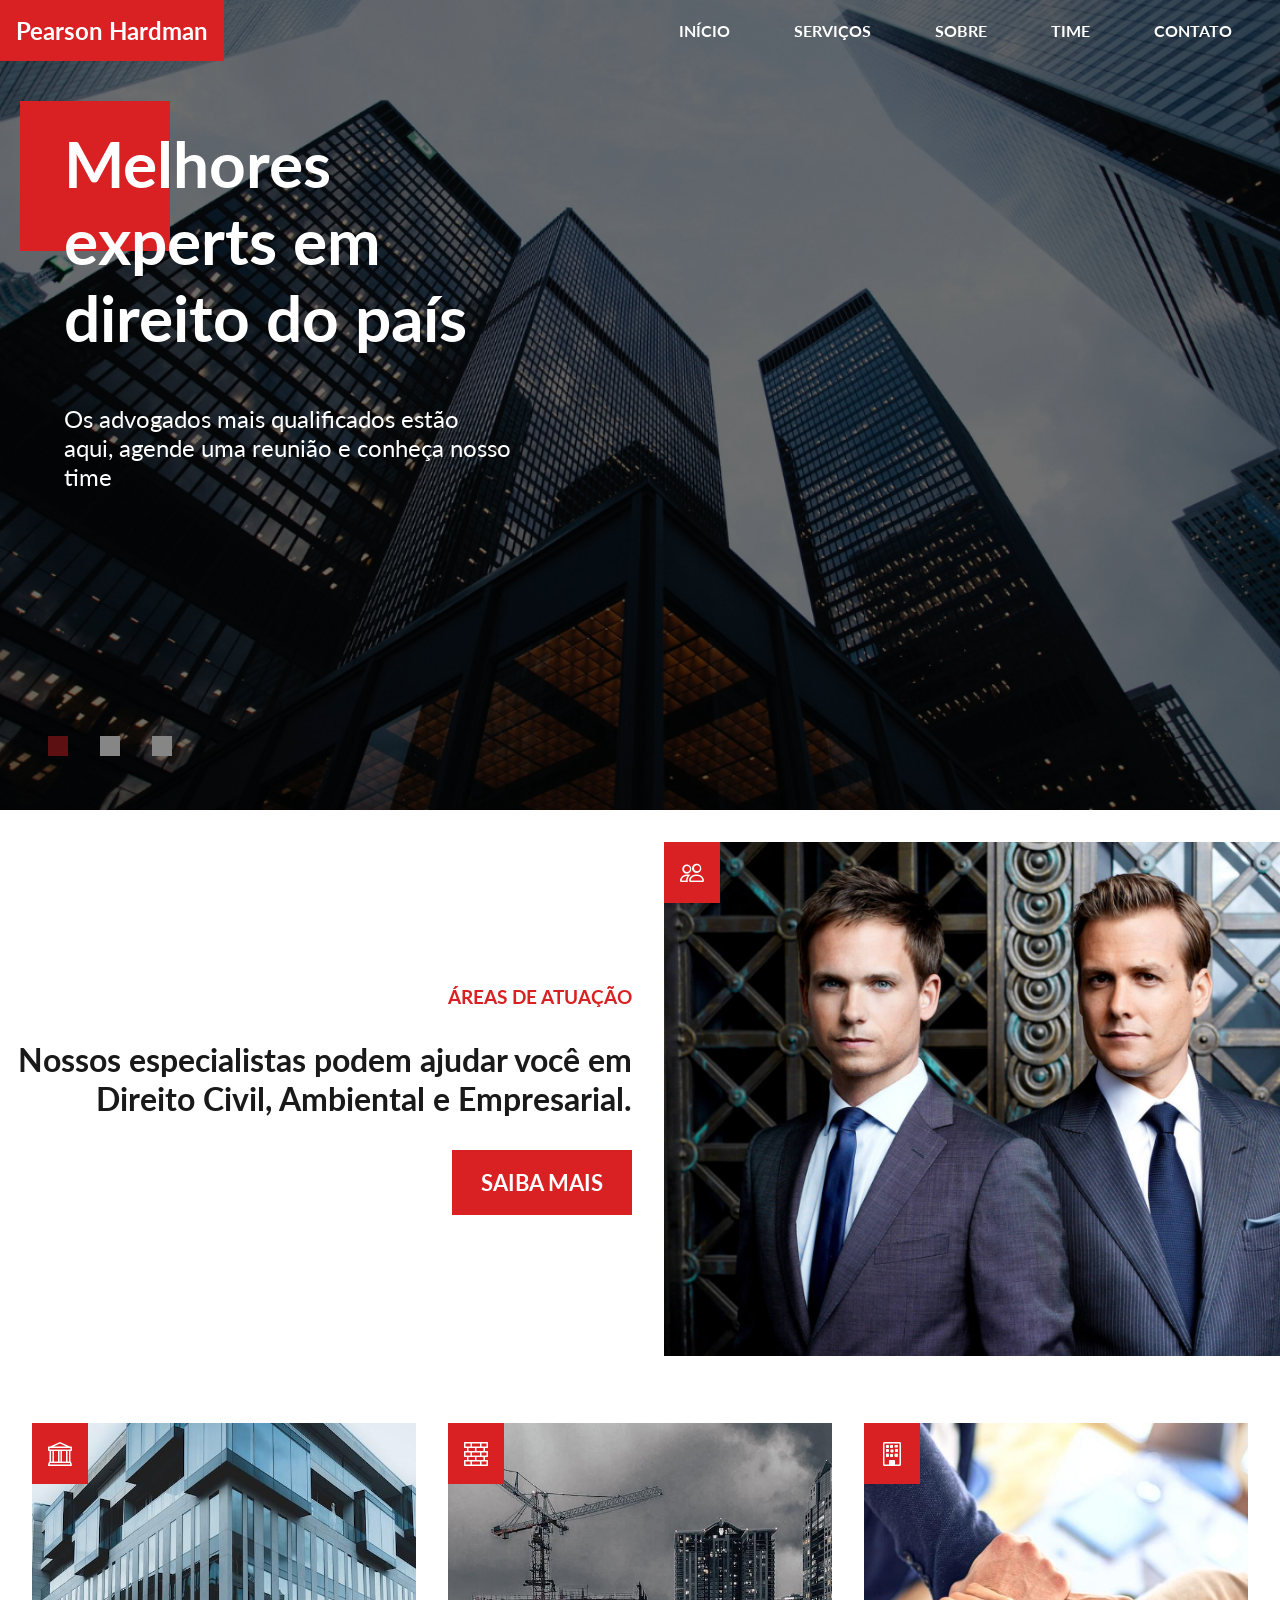
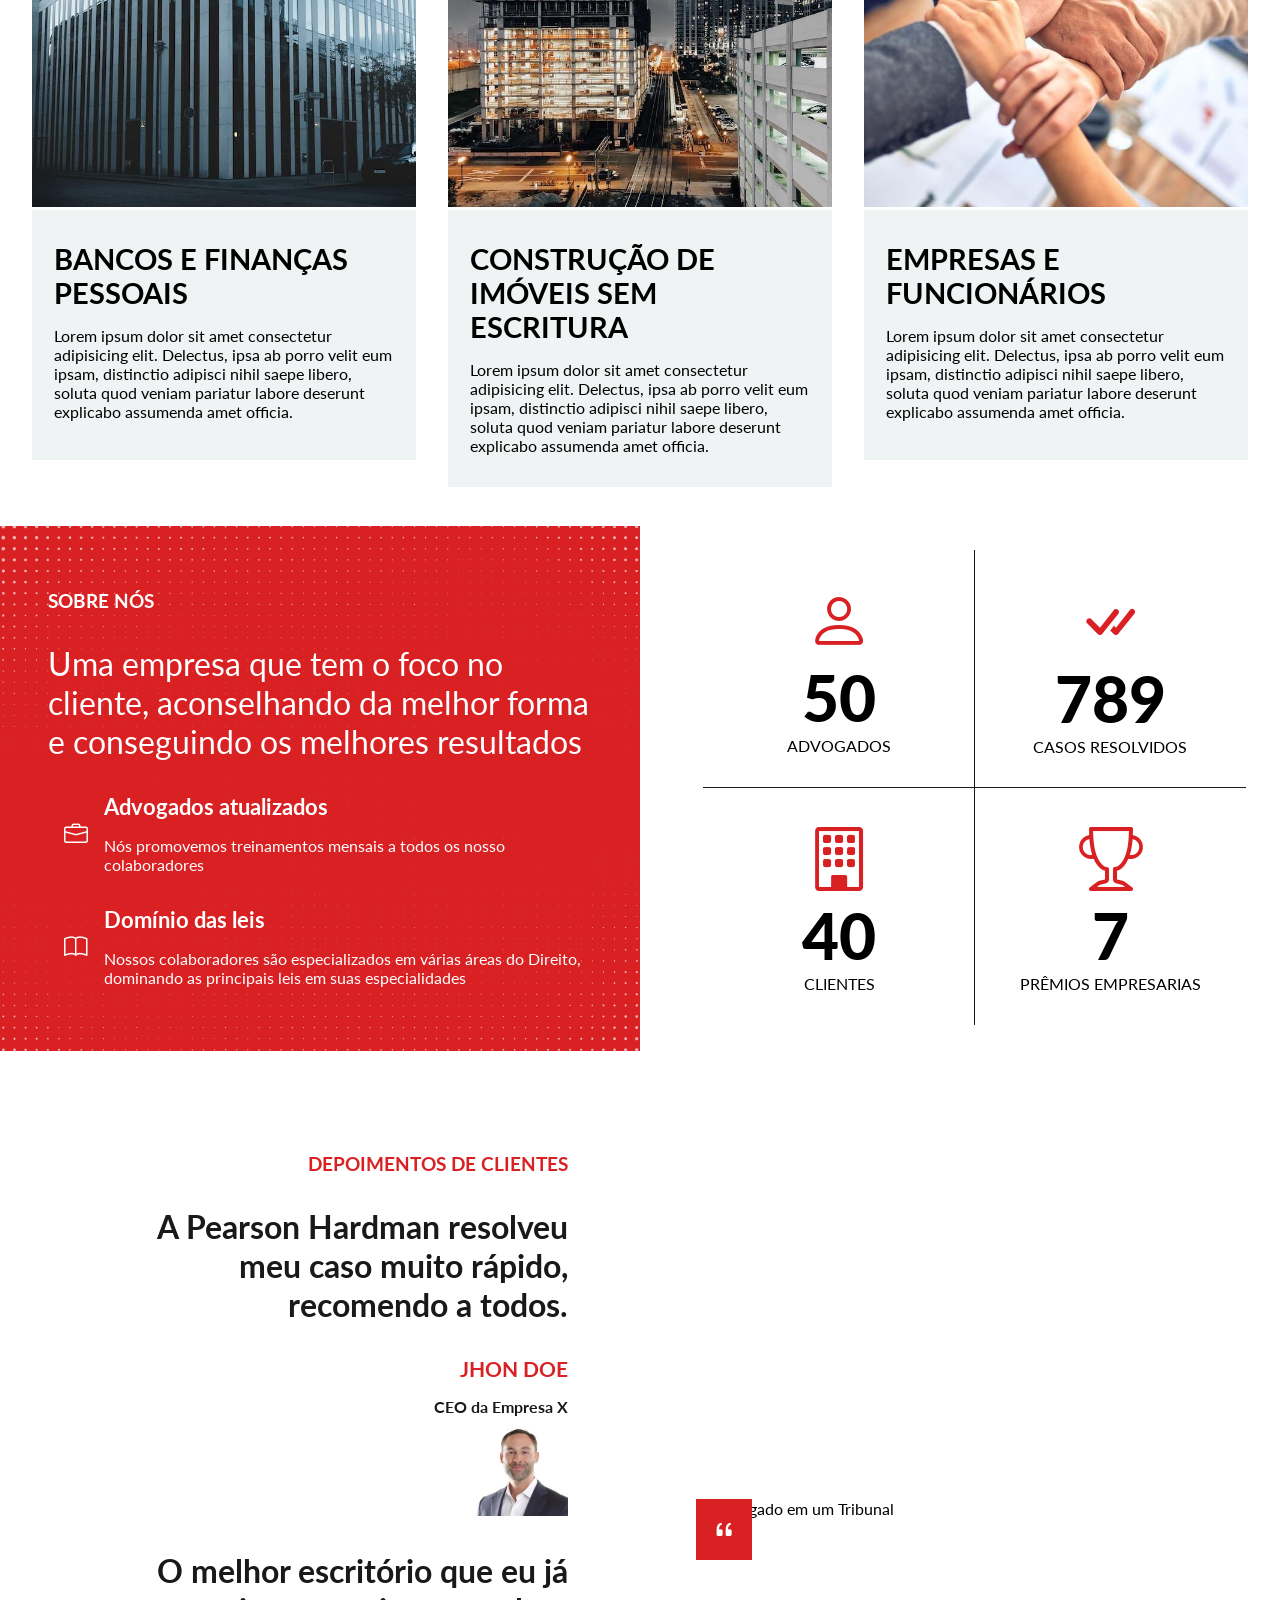
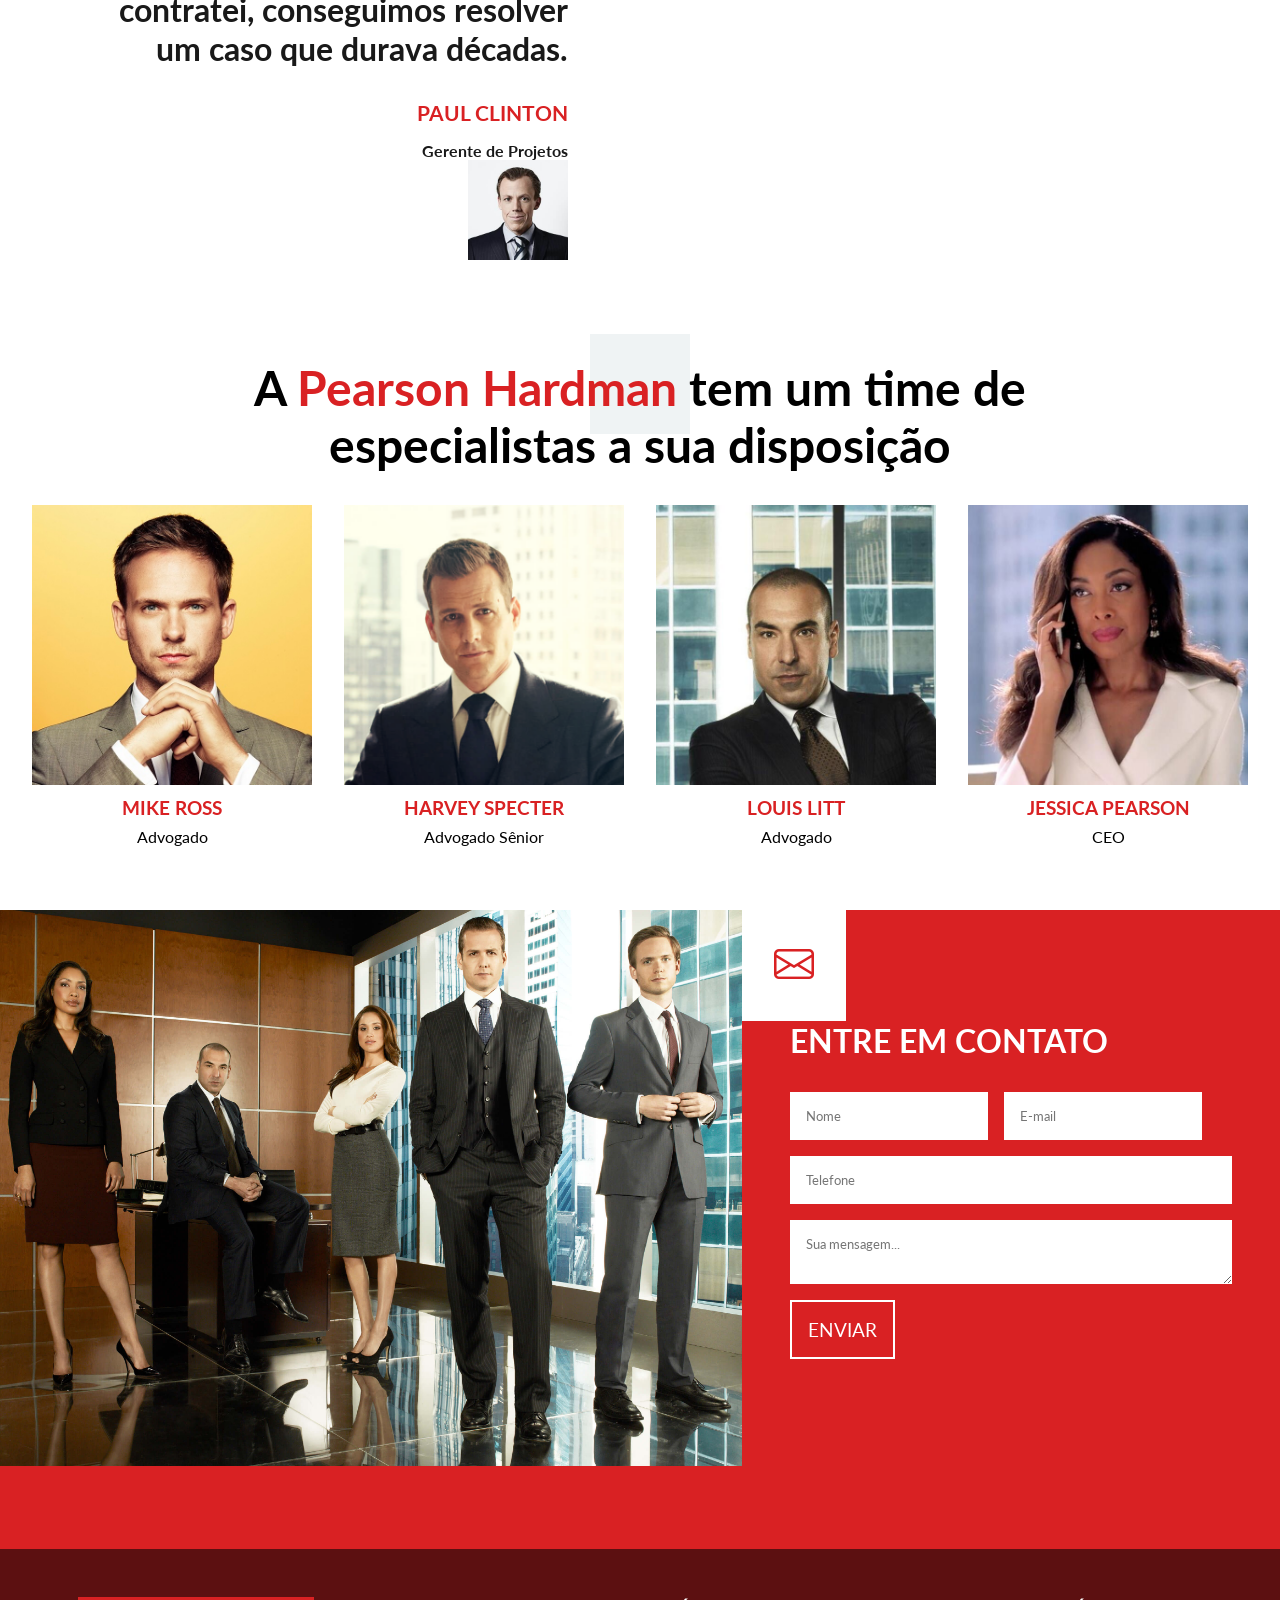
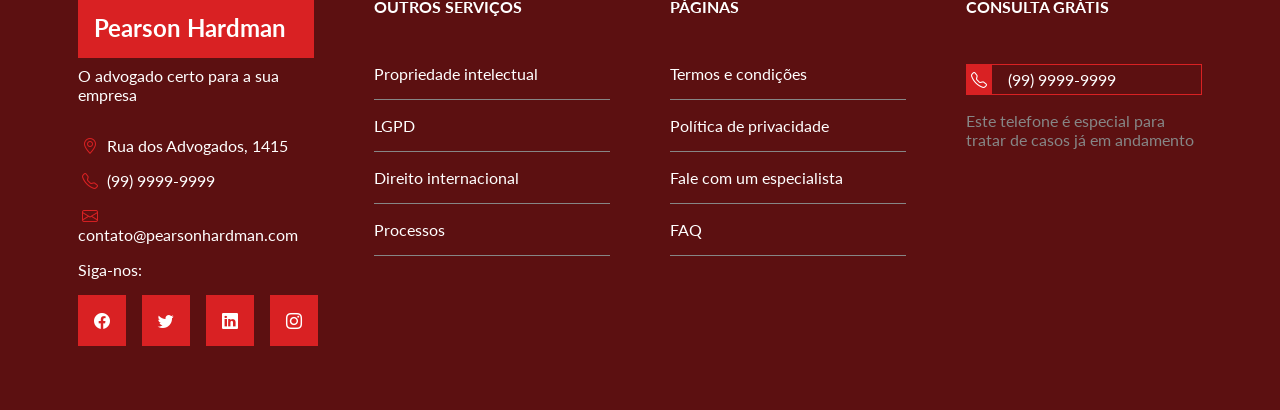
==== commit 3ebfea49: "adv att" ====
--- a/index.html
+++ b/index.html
@@ -17,6 +17,7 @@
       rel="stylesheet"
       href="https://cdn.jsdelivr.net/npm/bootstrap-icons@1.11.3/font/bootstrap-icons.min.css"
     />
+    <script src="js/scripts.js" defer></script>
   </head>
   <body>
     <!-- Cabeçalho e Banner -->
@@ -30,10 +31,11 @@
           <a href="#team">Time</a>
           <a href="#contact">Contato</a>
         </nav>
-        <!-- Menu Mobile -->
+
+        <!-- MENU MOBILE -->
         <i class="bi bi-list" id="menu"></i>
         <nav id="mobile-navbar">
-        <!-- <nav id="mobile-navbar" class="menu-active"> -->
+          <!-- <nav id="mobile-navbar" class="menu-active"> -->
           <i class="bi bi-x-lg" id="close-menu"></i>
           <a href="#header">Início</a>
           <a href="#expertise-areas">Serviços</a>
@@ -52,8 +54,16 @@
       </div>
       <div class="banner">
         <span class="square"></span>
-        <h2>Advogados</h2>
-        <p>Melhores experts em direito do país</p>
+        <h2>Conheça o nosso time</h2>
+        <p>
+          Veja as especialidades dos Nossos advogados, e entenda como eles podem
+          lhe ajudar
+        </p>
+      </div>
+      <div class="banner">
+        <span class="square"></span>
+        <h2>Os nossos resultados</h2>
+        <p> confira os nossos melhores </p>
       </div>
       <div class="dots">
         <div class="dot active"></div>
@@ -61,21 +71,22 @@
         <div class="dot"></div>
       </div>
     </header>
+
     <!-- Áreas de atuação -->
     <main id="expertise-areas" class="text-image-section">
       <div id="expertise-information" class="text-container">
-        <h3 class="section-title">Áreas de Atuação</h3>
+        <h3 class="section-title">Áreas de atuação</h3>
         <p class="section-subtitle">
-          Nossos especialidades podem ajudar você em Direito Civil, Ambiental e
-          Empresarial
-        </p>
-        <a href="#" class="btn">Saiba mais</a>
+          Nossos especialistas podem ajudar você em Direito Civil, Ambiental e
+          Empresarial.
+        </p>
+        <a href="#" class="btn">Saiba Mais</a>
       </div>
       <div id="expertise-image-container" class="image-container">
         <i class="bi bi-people"></i>
         <img
-          src="../images/employees_banner.jpg"
-          alt="advogados da pearson-hardman"
+          src="images/employees_banner.jpg"
+          alt="Advogados da Pearson Hardman"
         />
       </div>
       <div id="other-services">
@@ -120,14 +131,15 @@
         </div>
       </div>
     </main>
+
     <!-- Seção Sobre nós -->
     <section id="about">
       <div id="about-text">
-        <p class="section-title">Sobre nós</p>
-        <h3 class="section-subtitle">
+        <h3 class="section-title">Sobre nós</h3>
+        <p class="section-subtitle">
           Uma empresa que tem o foco no cliente, aconselhando da melhor forma e
           conseguindo os melhores resultados
-        </h3>
+        </p>
         <div class="about-description">
           <i class="bi bi-briefcase"></i>
           <div>
@@ -171,39 +183,43 @@
         </div>
       </div>
     </section>
-    <!-- depoimentos -->
+
+    <!-- Depoimentos -->
     <section id="testimonial" class="text-image-section">
-      <!-- 1º esquerda -->
+      <!-- 1ª Esquerda -->
       <div id="testimonial-information" class="text-container">
-        <h3 class="section-title">Depoimentos de clientes</h3>
-        <p class="section-subtitle">
-          A Pearson Hardman resolveu meu caso muito rápido, recomendo a todos.
-        </p>
-        <div class="author">
-          <div class="author-info">
-            <p class="author-name">Jhon Doe</p>
-            <p class="author-job">CEO da Empresa X</p>
-          </div>
-          <img src="images/author_1.jpg" alt="Jhon Doe" />
-        </div>
-        <p class="section-subtitle">
-          O melhor escritório que eu já contratei, conseguimos resolver um caso
-          que durava décadas.
-        </p>
-        <div class="author">
-          <div class="author-info">
-            <p class="author-name">Paul Clinton</p>
-            <p class="author-job">Gerente de Projetos</p>
-          </div>
-          <img src="images/author_2.jpg" alt="Paul Clinton" />
-        </div>
-      </div>
-      <!-- 2º direita -->
+        <div id="testimonial-information" class="text-container">
+          <h3 class="section-title">Depoimentos de clientes</h3>
+          <p class="section-subtitle">
+            A Pearson Hardman resolveu meu caso muito rápido, recomendo a todos.
+          </p>
+          <div class="author">
+            <div class="author-info">
+              <p class="author-name">Jhon Doe</p>
+              <p class="author-job">CEO da Empresa X</p>
+            </div>
+            <img src="images/author_1.jpg" alt="Jhon Doe" />
+          </div>
+          <p class="section-subtitle">
+            O melhor escritório que eu já contratei, conseguimos resolver um
+            caso que durava décadas.
+          </p>
+          <div class="author">
+            <div class="author-info">
+              <p class="author-name">Paul Clinton</p>
+              <p class="author-job">Gerente de Projetos</p>
+            </div>
+            <img src="images/author_2.jpg" alt="Paul Clinton" />
+          </div>
+        </div>
+      </div>
+      <!-- 2ª Direita -->
       <div id="testimonial-image-container" class="image-container">
         <i class="bi bi-quote"></i>
-        <img src="images/court.jpg" alt="advogado em um tribunal" />
+        <img src="imagens/court.jpg" alt="Advogado em um Tribunal" />
       </div>
     </section>
+
     <!-- Colaboradores -->
     <section id="team">
       <span class="square"></span>
@@ -214,26 +230,27 @@
       <div class="employees">
         <div class="employee">
           <img src="images/mike.jpg" alt="Mike Ross" />
-          <p class="employee-name">Mike Ross</p>
+          <h3 class="employee-name">Mike Ross</h3>
           <p class="employee-role">Advogado</p>
         </div>
         <div class="employee">
           <img src="images/harvey.png" alt="Harvey Specter" />
-          <p class="employee-name">Harvey Specter</p>
+          <h3 class="employee-name">Harvey Specter</h3>
           <p class="employee-role">Advogado Sênior</p>
         </div>
         <div class="employee">
           <img src="images/louis.jpg" alt="Louis Litt" />
-          <p class="employee-name">Louis Litt</p>
+          <h3 class="employee-name">Louis Litt</h3>
           <p class="employee-role">Advogado</p>
         </div>
         <div class="employee">
           <img src="images/jessica.jpg" alt="Jessica Pearson" />
-          <p class="employee-name">Jessica Pearson</p>
+          <h3 class="employee-name">Jessica Pearson</h3>
           <p class="employee-role">CEO</p>
         </div>
       </div>
     </section>
+
     <!-- Contato -->
     <section id="contact" class="text-image-section">
       <div id="contact-image-container" class="image-container">
@@ -257,6 +274,7 @@
         </form>
       </div>
     </section>
+
     <!-- Rodapé -->
     <footer id="footer">
       <div class="contact-info">
--- a/css/style.css
+++ b/css/style.css
@@ -67,7 +67,9 @@
 }
 
 .banner.active {
-  opacity: 1; /* banner ativo é mostrado */
+  opacity: 1; 
+    /* banner ativo é mostrado */
+
 }
 
 .banner {
@@ -86,6 +88,8 @@
 
 .banner p {
   font-size: 1.5rem;
+  margin-top: 3rem;
+  z-index: 2;
 }
 
 .square {
@@ -117,13 +121,12 @@
   background-color: var(--secondary-bg-color);
 }
 
-/* Área de atuação */
+/* Áreas de atuação */
 .text-image-section {
   display: flex;
   flex-wrap: wrap;
   gap: 2rem;
 }
-
 .text-container {
   display: flex;
   flex: 2 1 0;
@@ -131,34 +134,27 @@
   flex-direction: column;
   justify-content: center;
   text-align: right;
-}
-
+  font-weight: bold;
+}
 .image-container {
   flex: 1 1 300px;
   position: relative;
 }
-
 .image-container i {
   position: absolute;
 }
-
 .section-title {
   color: var(--main-color);
-  font-weight: bold;
-  text-transform: uppercase;
-}
-
+  text-transform: uppercase;
+}
 .section-subtitle {
-  columns: var(--secondary-text-color);
+  color: var(--secondary-text-color);
   font-size: 2rem;
-  font-weight: bold;
-}
-
+}
 .btn {
   padding: 1.2rem 1.8rem;
   text-transform: uppercase;
   font-size: 1.4rem;
-  font-weight: bold;
   background-color: var(--main-color);
   color: var(--primary-text-color);
   align-self: end;
@@ -193,13 +189,13 @@
   text-transform: uppercase;
 }
 
+/* Section about - Sobre nós */
 #about {
   display: flex;
   flex-wrap: wrap;
   align-items: center;
   gap: 2rem;
 }
-
 #about-text {
   background-image: url("../images/pattern.png");
   background-size: cover;
@@ -207,7 +203,7 @@
   color: var(--primary-text-color);
   display: flex;
   flex: 1 1 0;
-  /* Flex: grow shrink basis */
+  /* flex: grow shrink basis */
   /* grow - define quanto o elemento cresce em relação aos outros */
   /* shrink - define quanto ele encolhe quando não há espaço */
   /* basis - define o tamanho inicial do elemento antes de aplicar o crescimento e encolhimento */
@@ -228,7 +224,6 @@
 
 .about-description {
   display: flex;
-  /* alinhamento vertical */
   align-items: center;
 }
 
@@ -256,13 +251,12 @@
 }
 
 #about-data .data:first-child {
-  border-right: 1px solid var(--secondary-color);
-  border-bottom: 1px solid var(--secondary-color);
-}
-
+  border-right: 1px solid var(--secondary-text-color);
+  border-bottom: 1px solid var(--secondary-text-color);
+}
 #about-data .data:last-child {
-  border-left: 1px solid var(--secondary-color);
-  border-top: 1px solid var(--secondary-color);
+  border-left: 1px solid var(--secondary-text-color);
+  border-top: 1px solid var(--secondary-text-color);
 }
 
 #about-data .data i {
@@ -271,21 +265,19 @@
   font-size: 4rem;
   padding: 0;
 }
-
 .data .number {
   font-size: 4rem;
   font-weight: 900;
 }
-
 .data .text {
   text-transform: uppercase;
 }
 
+/* Depoimentos */
 #testimonial {
   display: flex;
   align-items: center;
 }
-
 #testimonial-information {
   padding: 3rem;
 }
@@ -294,7 +286,6 @@
   width: 100px;
   height: 100px;
 }
-
 .author .author-name {
   color: var(--main-color);
   text-transform: uppercase;
@@ -302,54 +293,54 @@
   font-weight: bold;
   margin-bottom: 1rem;
 }
-
 .author .author-job {
   color: var(--secondary-text-color);
 }
 
+/* Colaboradores */
 #team {
-  display: flex;
-  align-items: center;
-  flex-direction: column;
+  position: relative;
+  margin-bottom: 2rem;
 }
 
 #team h2 {
-  color: var(--secondary-text-color);
-  font-weight: bolder;
   font-size: 3rem;
-  width: 50%;
   text-align: center;
-}
-
-#team span {
+  max-width: 1000px;
+  margin: 0 auto;
+  position: relative;
+  z-index: 2;
+}
+
+#team h2 span {
   color: var(--main-color);
 }
 
+#team .square {
+  background-color: var(--tertiary-color);
+  width: 100px;
+  height: 100px;
+  left: 50%;
+  margin-left: -50px;
+  top: -25px;
+}
+
 .employees {
   display: flex;
-  gap: 1.5rem;
-  padding: 2.5rem;
-}
-
-.employee .employee-name {
-  display: flex;
-  justify-content: center;
+  gap: 2rem;
+  padding: 2rem;
+  text-align: center;
+}
+
+.employee-name {
   color: var(--main-color);
   text-transform: uppercase;
-  font-weight: 1000;
-  font-size: 1.5rem;
-  padding: 0.5rem;
-}
-
-.employee .employee-role {
-  color: var(--secondary-text-color);
-  display: flex;
-  justify-content: center;
-  color: var(--secondary-text-color);
-  text-transform: uppercase;
-  font-weight: 1000;
-  font-size: 0.9rem;
-}
+  font-size: 1.2rem;
+  font-weight: bold;
+  margin: 0.5rem 0;
+}
+
+/* *** Contato **** */
 
 #contact {
   background-color: var(--main-color);
@@ -407,93 +398,92 @@
   background-color: var(--primary-text-color);
   color: var(--main-color);
 }
-
-/* #footer {
-  color: var(--primary-text-color);
-  background-color: var(--secondary-bg-color);
-  display: flex;
-  justify-content: space-around;
-  padding: 3rem 3rem 5rem;
+/* Rodapé */
+#footer {
+  color: var(--primary-text-color);                /* Cor do texto */
+  background-color: var(--secondary-bg-color);     /* Cor do fundo */
+  display: flex;                                  /* Flexbox */
+  justify-content: space-around;                   /* Alinhar ao centro */
+  padding: 3rem 3rem 5rem;                        /* Espacamento interno */
 }
 
 #footer i {
-  font-size: 1rem;
-  padding: 0.3rem;
+  font-size: 1rem;                                /* Tamanho do icone */
+  padding: 0.3rem;                                /* Espacamento interno */
 }
 
 #footer a {
-  color: var(--primary-text-color);
-}
-
-.contact-info,
+  color: var(--primary-text-color);               /* Cor do texto */
+}
+
+.contact-info, 
 .links-container {
-  width: 20%;
+  width: 20%;                                     /* Largura */
 }
 
 .footer-brand {
-  margin-bottom: 2rem;
+  margin-bottom: 2rem;                            /* Espacamento inferior */
 }
 
 .footer-brand h2 {
-  background-color: var(--main-color);
-  margin-bottom: 0.5rem;
-  padding: 1rem;
+  background-color: var(--main-color);             /* Cor de fundo */
+  margin-bottom: 0.5rem;                           /* Espacamento inferior */
+  padding: 1rem;                                   /* Espacamento interno */
 }
 
 .contact-info p {
-  margin-bottom: 1rem;
+  margin-bottom: 1rem;                            /* Espacamento inferior */
 }
 
 .contact-info p i {
-  background-color: transparent;
-  padding: 0;
-  color: var(--main-color);
+  background-color: transparent;                   /* Cor de fundo */
+  padding: 0;                                     /* Espacamento interno */
+  color: var(--main-color);                       /* Cor do icone */
 }
 
 .social-networks p {
-  margin-bottom: 1rem;
-}
+  margin-bottom: 1rem;                            /* Espacamento inferior */
+} 
 
 .networks {
-  margin-top: 2rem;
-  display: flex;
-  gap: 1rem;
+  margin-top: 2rem;                               /* Espacamento superior */
+  display: flex;                                  /* Flexbox */
+  gap: 1rem;                                      /* Espacamento interno */
 }
 
 #footer .networks i {
-  padding: 1rem;
+  padding: 1rem;                                  /* Espacamento interno */
 }
 
 .links-container h4 {
-  text-transform: uppercase;
-  margin-bottom: 3rem;
+  text-transform: uppercase;                      /* Texto maiúsculo */
+  margin-bottom: 3rem;                            /* Espacamento inferior */
 }
 
 .links-container nav {
-  display: flex;
-  flex-direction: column;
+  display: flex;                                  /* Flexbox */
+  flex-direction: column;                         /* Flexbox */
 }
 
 .links-container nav a {
-  padding-bottom: 1rem;
-  margin-bottom: 1rem;
-  border-bottom: 1px solid var(--secondary-color);
+  padding-bottom: 1rem;                              /* Espacamento inferior */
+  margin-bottom: 1rem;                               /* Espacamento inferior */
+  border-bottom: 1px solid var(--secondary-color);   /* Linha inferior */
 }
 
 .phone-number {
-  display: flex;
-  border: 1px solid var(--main-color);
-  gap: 1rem;
-  align-items: center;
-  margin-bottom: 1rem;
+  display: flex;                                       /* Flexbox */                             
+  border: 1px solid var(--main-color);                 /* Linha inferior */
+  gap: 1rem;                                           /* Espacamento interno */
+  align-items: center;                                 /* Alinhar ao centro */
+  margin-bottom: 1rem;                                 /* Espacamento inferior */
 }
 
 .phone-info {
-  color: var(--secondary-color);
-} */
-
-/* mobile navbar */
-
+  color: var(--secondary-color);                       /* Cor do texto */
+}
+
+/* Mobile navbar */
 #menu,
 #close-menu {
   font-size: 2rem;
@@ -518,10 +508,10 @@
   flex-direction: column;
   padding: 4rem 2rem;
   transition: 0.4s;
-  z-index: 5;
-}
-
-#mobile-navbar .menu-active {
+  z-index: 3;
+}
+
+#mobile-navbar.menu-active {
   left: 0;
 }
 
@@ -530,18 +520,18 @@
   font-size: 2rem;
   text-align: center;
   margin-bottom: 1rem;
-  padding: 1rem;
+  padding-bottom: 1rem;
   border-bottom: 1px solid var(--main-color);
 }
 
 @media (max-width: 450px) {
   body {
-    /* Força o site a fica na vertical */
+    /* esconder o scrool lateral se sobrar a direita */
     overflow-x: hidden;
   }
   i {
-    padding: 1.5rem;
-    font-size: 2rem;
+    padding: 1rem;
+    font-size: 1.5rem;
   }
   #navbar {
     display: none;
@@ -550,17 +540,18 @@
   #close-menu {
     display: block;
   }
+  /* banner e texto do banner */
   .banner {
     max-width: 100%;
     padding: 4rem 2rem;
   }
   .banner h2 {
-    font-size: 3rem;
+    font-size: 2.9rem;
   }
   .banner p {
-    font-size: 1rem;
-  }
-  /* Areas de atuação */
+    font-size: 1.2rem;
+  }
+  /* Áreas de atuação */
   .btn {
     align-self: initial;
   }
@@ -570,7 +561,8 @@
   #other-services {
     flex-wrap: wrap;
   }
-  /* sobre nós */
+
+  /* Sobre nós */
   #about {
   }
   #about-text,
@@ -580,34 +572,29 @@
   .about-description {
     gap: 1rem;
   }
-
-  .about-description i{
+  .about-description i {
     padding: 0;
     min-width: 40px;
   }
-
-  #about #about-data .data{
+  #about #about-data .data {
     width: 100%;
     border: none;
     border-bottom: 1px solid var(--secondary-text-color);
   }
   /* Depoimentos */
-  .text-container{
+  .text-container {
     text-align: center;
     padding: 2rem;
   }
-
-  /* colaboradores */
-  #team{
+  /* Colaboradores */
+  #team {
     margin-top: 2rem;
   }
-
-  #team h2{
+  #team h2 {
     font-size: 2.5rem;
-    width: 100%;
-  }
-
-  .employees{
+  }
+  .employees {
+    /* flex-direction: column; */
     flex-wrap: wrap;
   }
 
@@ -615,25 +602,33 @@
   #contact {
     padding-bottom: 0;
   }
-
   #contact-information {
     padding: 7rem 1rem;
   }
-
-  #contact-information .form-control{
+  #contact-information .form-control {
     flex-direction: column;
   }
-
   #contact-information .btn {
     align-self: auto;
   }
 
-  #footer{
+  /* Rodapé - Footer */
+
+  #footer {
+    flex-wrap: wrap;
+  }
+
+  .contact-info,
+  .links-container {
+    width: 100%;
+  }
+
+  #footer i {
     font-size: 2rem;
     padding: 1rem;
   }
 
-  .footer-brand{
+  .footer-brand {
     text-align: center;
   }
 
@@ -647,5 +642,6 @@
 
   .links-container h4{
     margin-bottom: 1.5rem;
-  }
-}
+    
+  }
+}
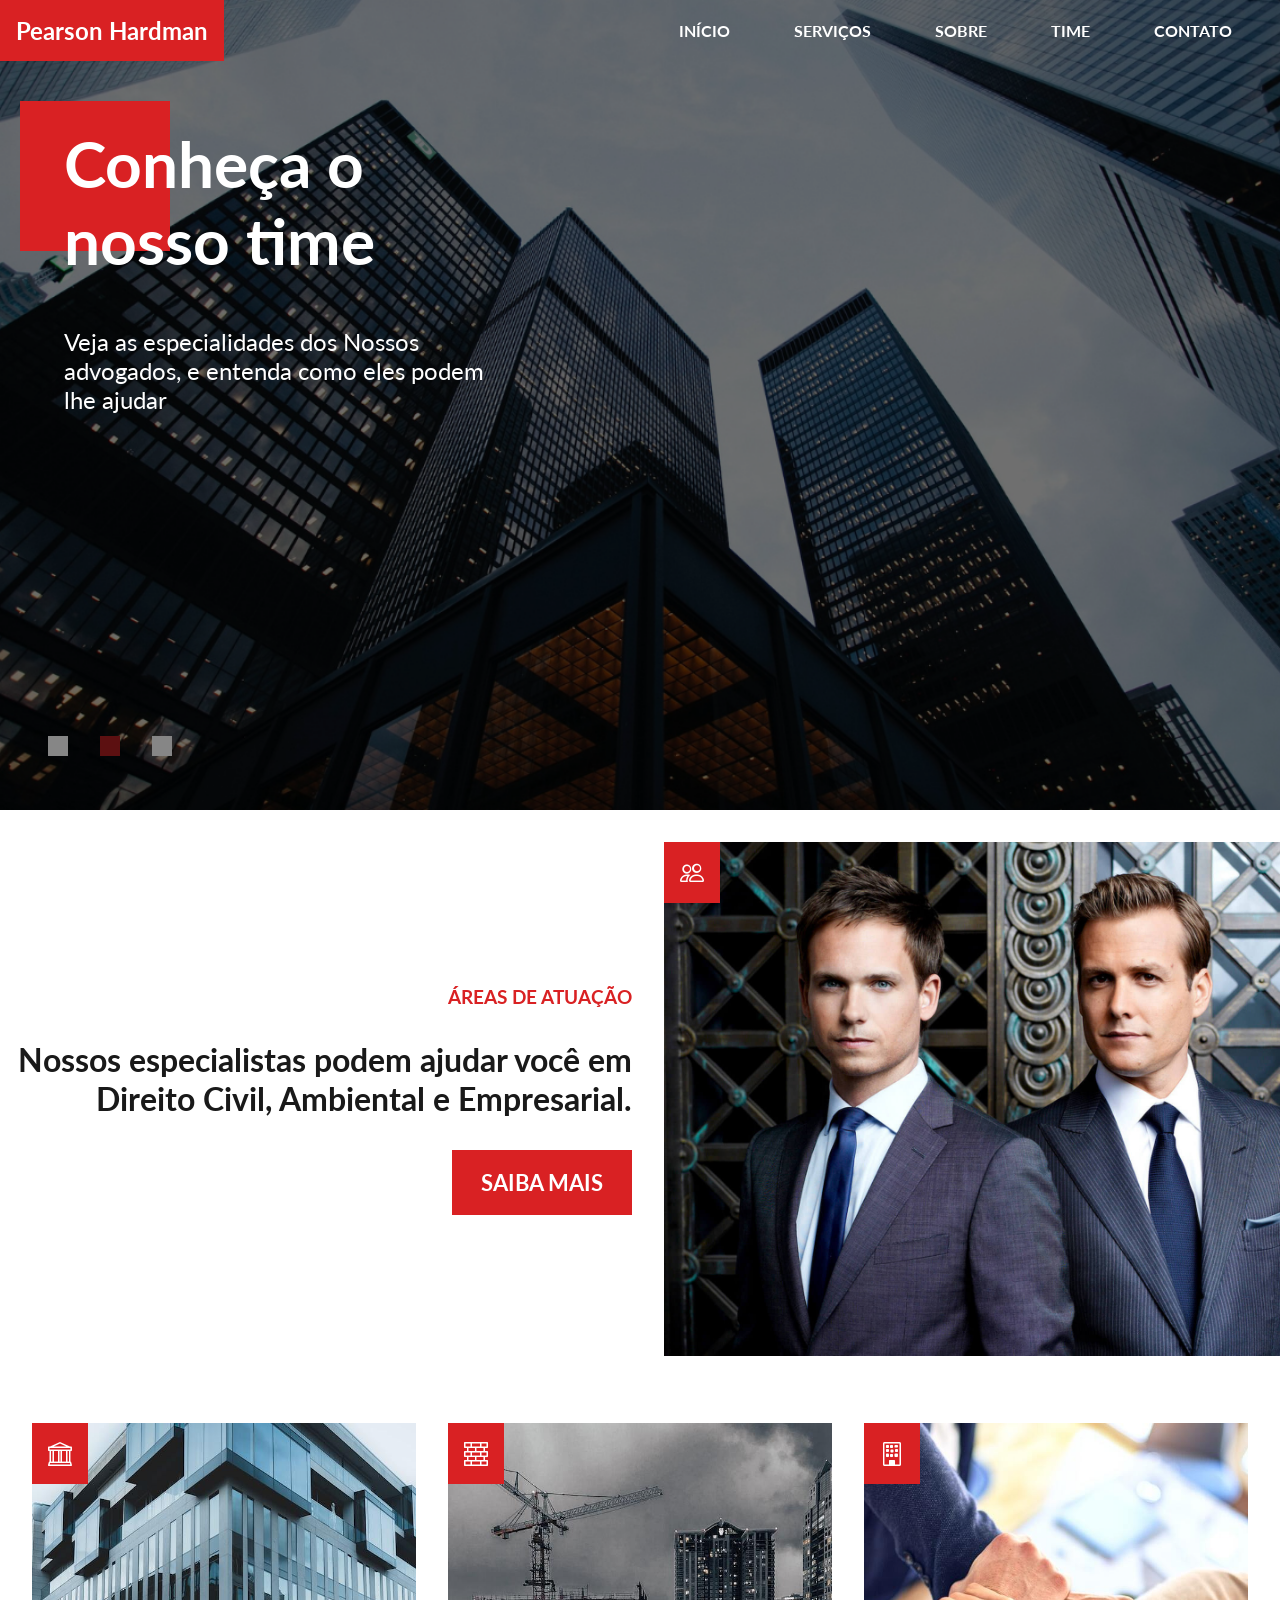
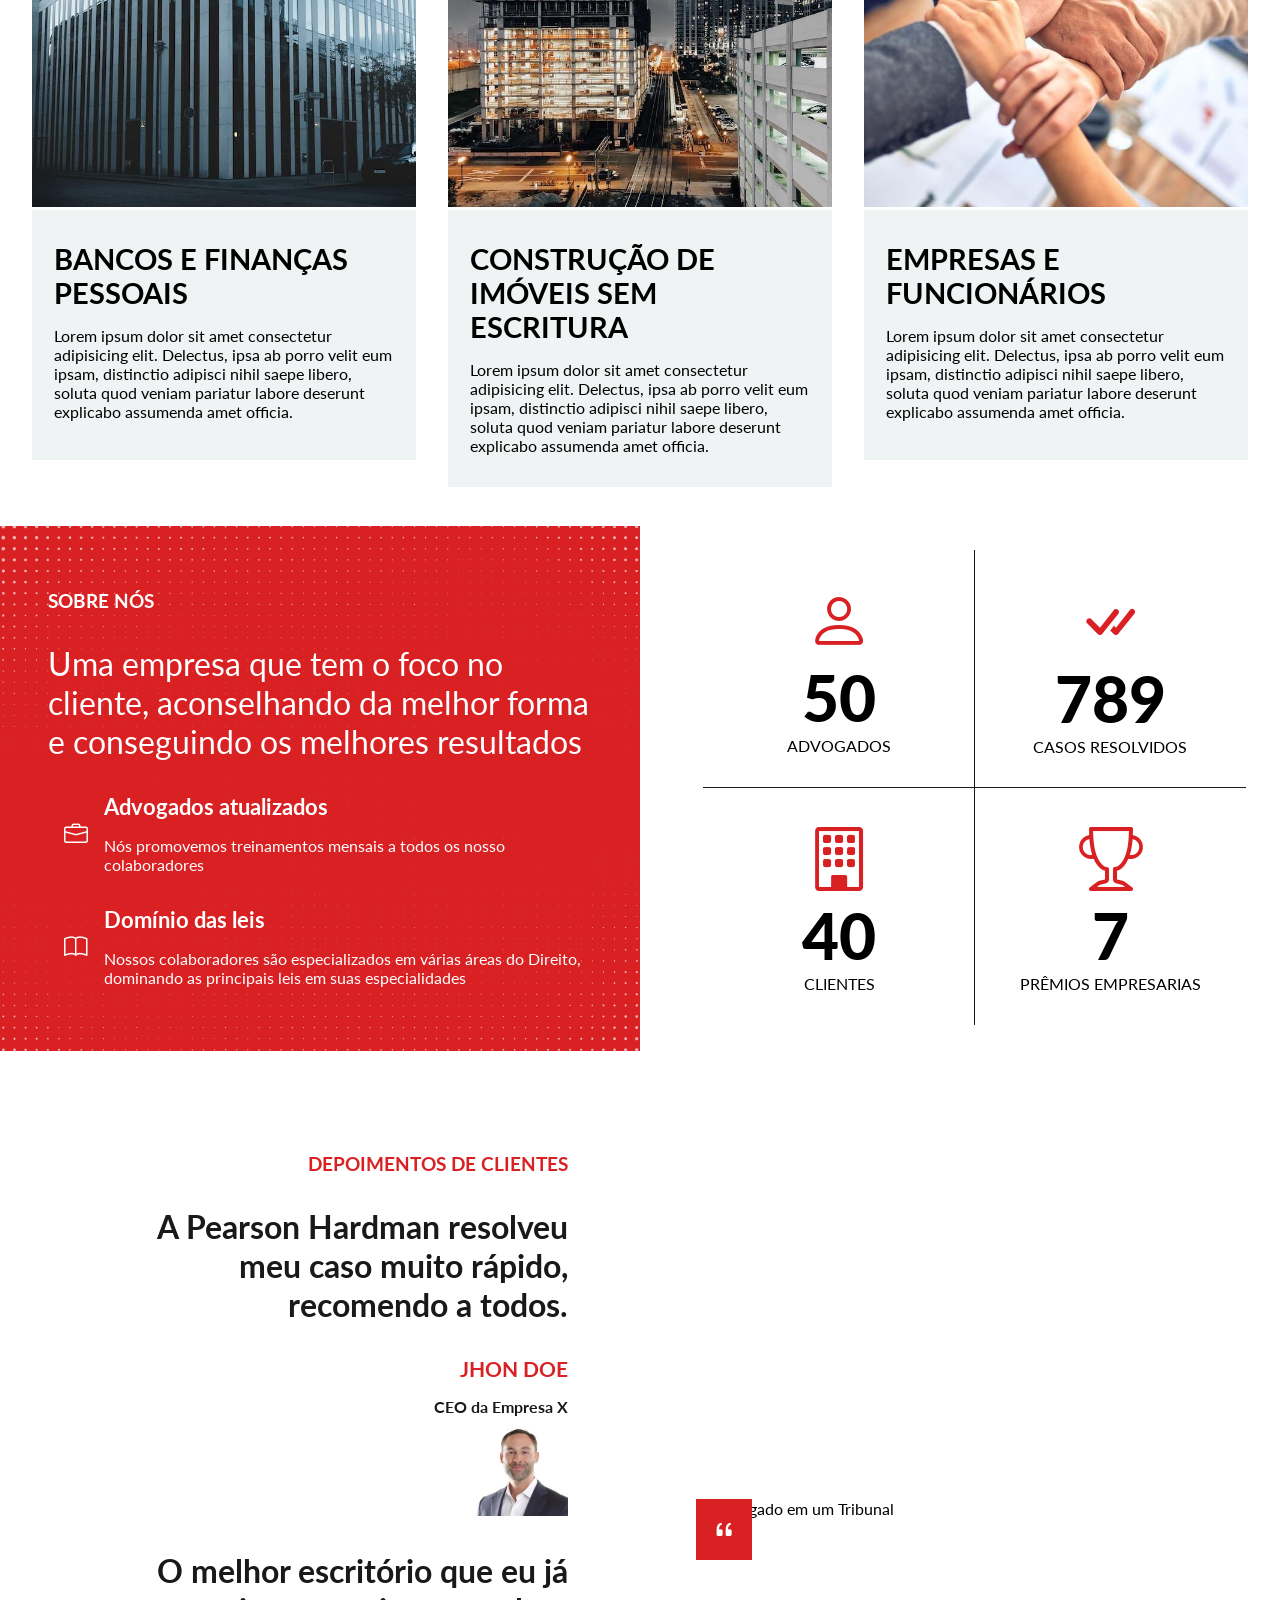
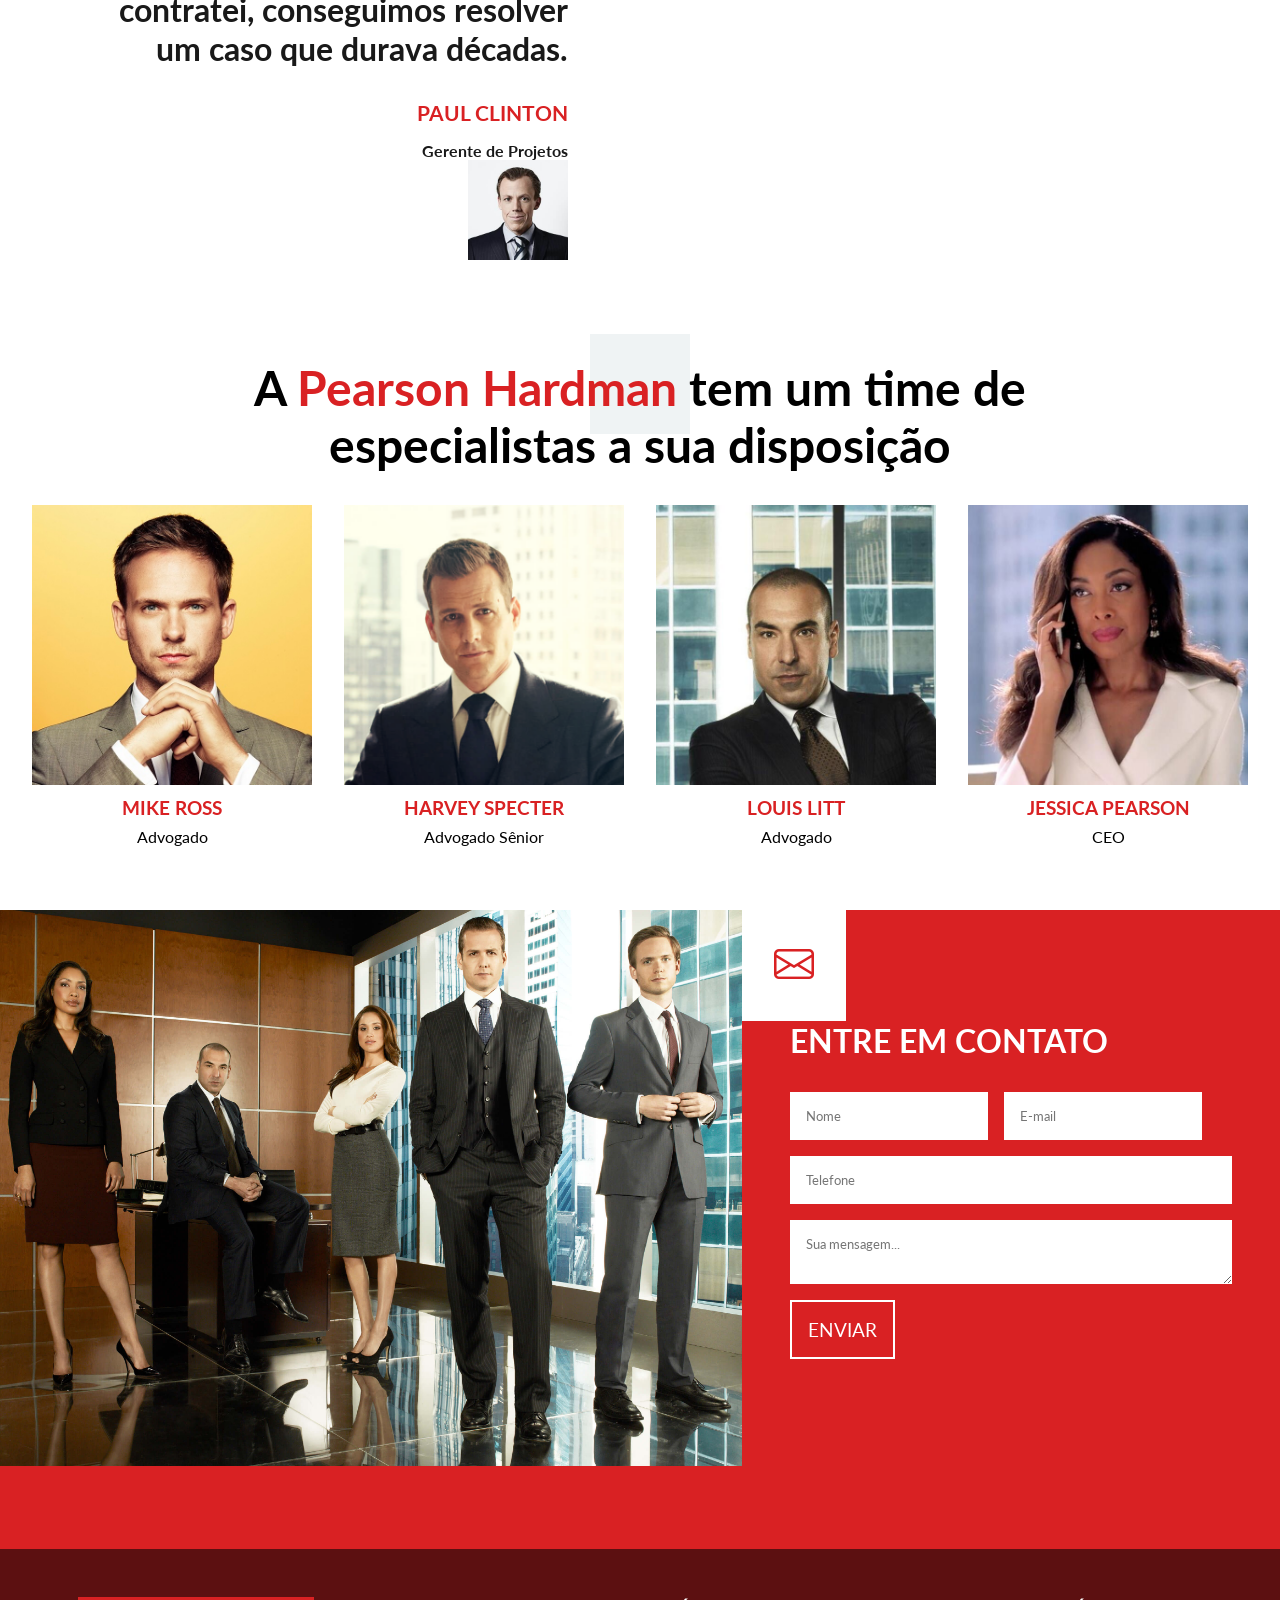
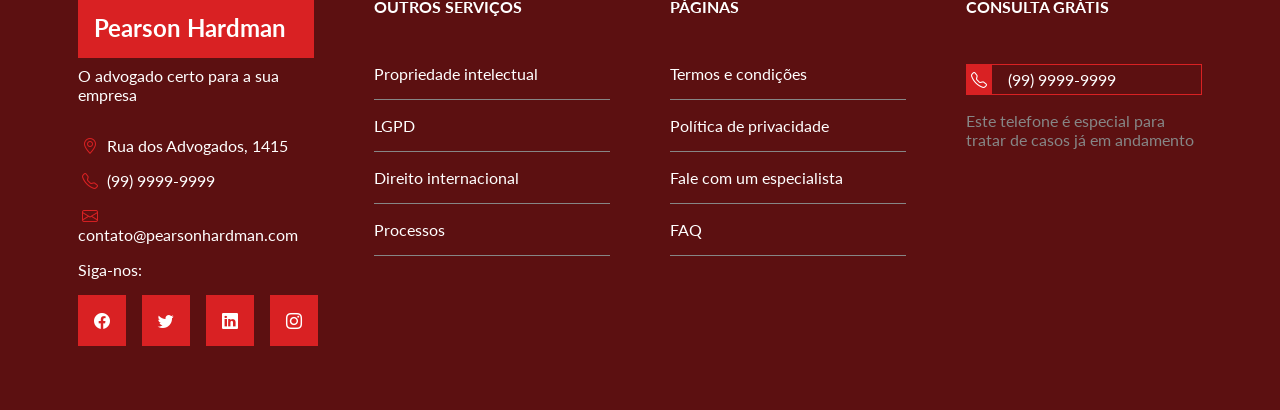
==== commit 6f202a2c: "adv add3" ====
--- a/index.html
+++ b/index.html
@@ -17,7 +17,7 @@
       rel="stylesheet"
       href="https://cdn.jsdelivr.net/npm/bootstrap-icons@1.11.3/font/bootstrap-icons.min.css"
     />
-    <script src="js/scripts.js" defer></script>
+    <script src="js/script.js" defer></script>
   </head>
   <body>
     <!-- Cabeçalho e Banner -->
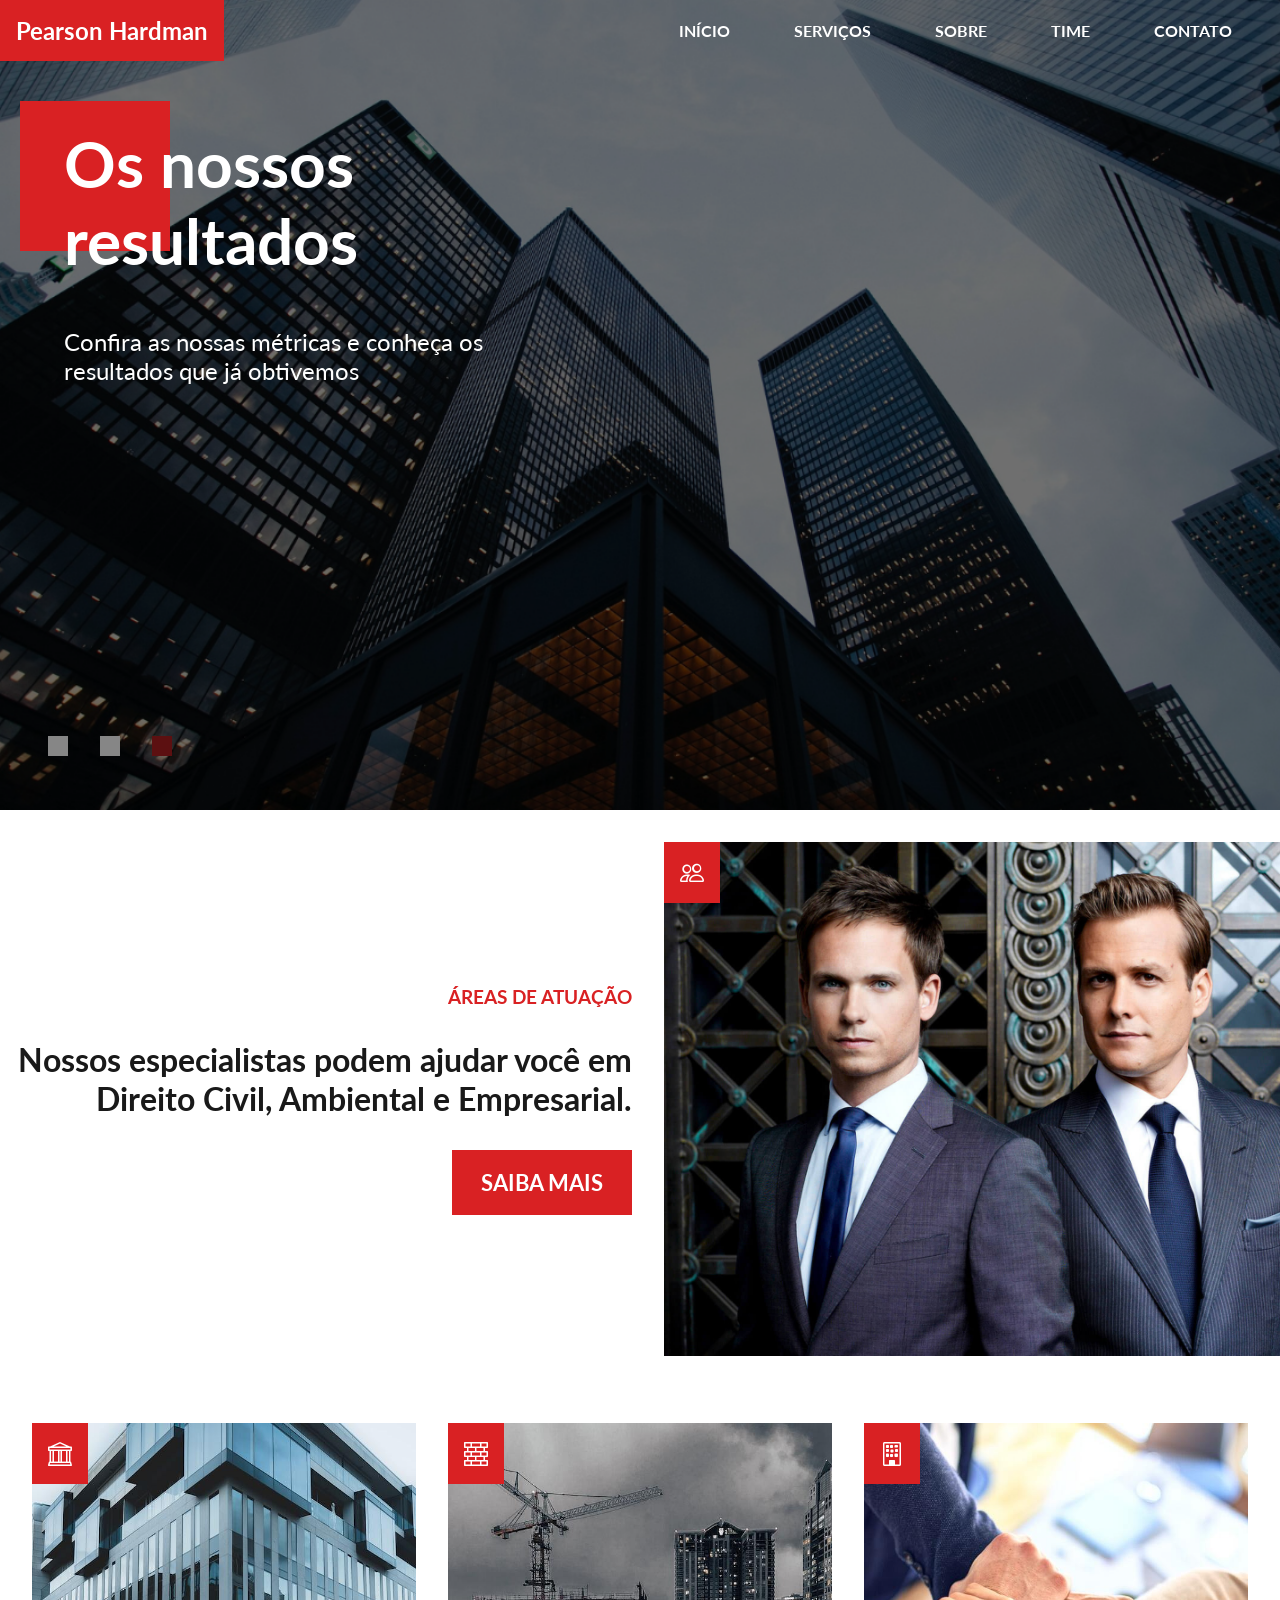
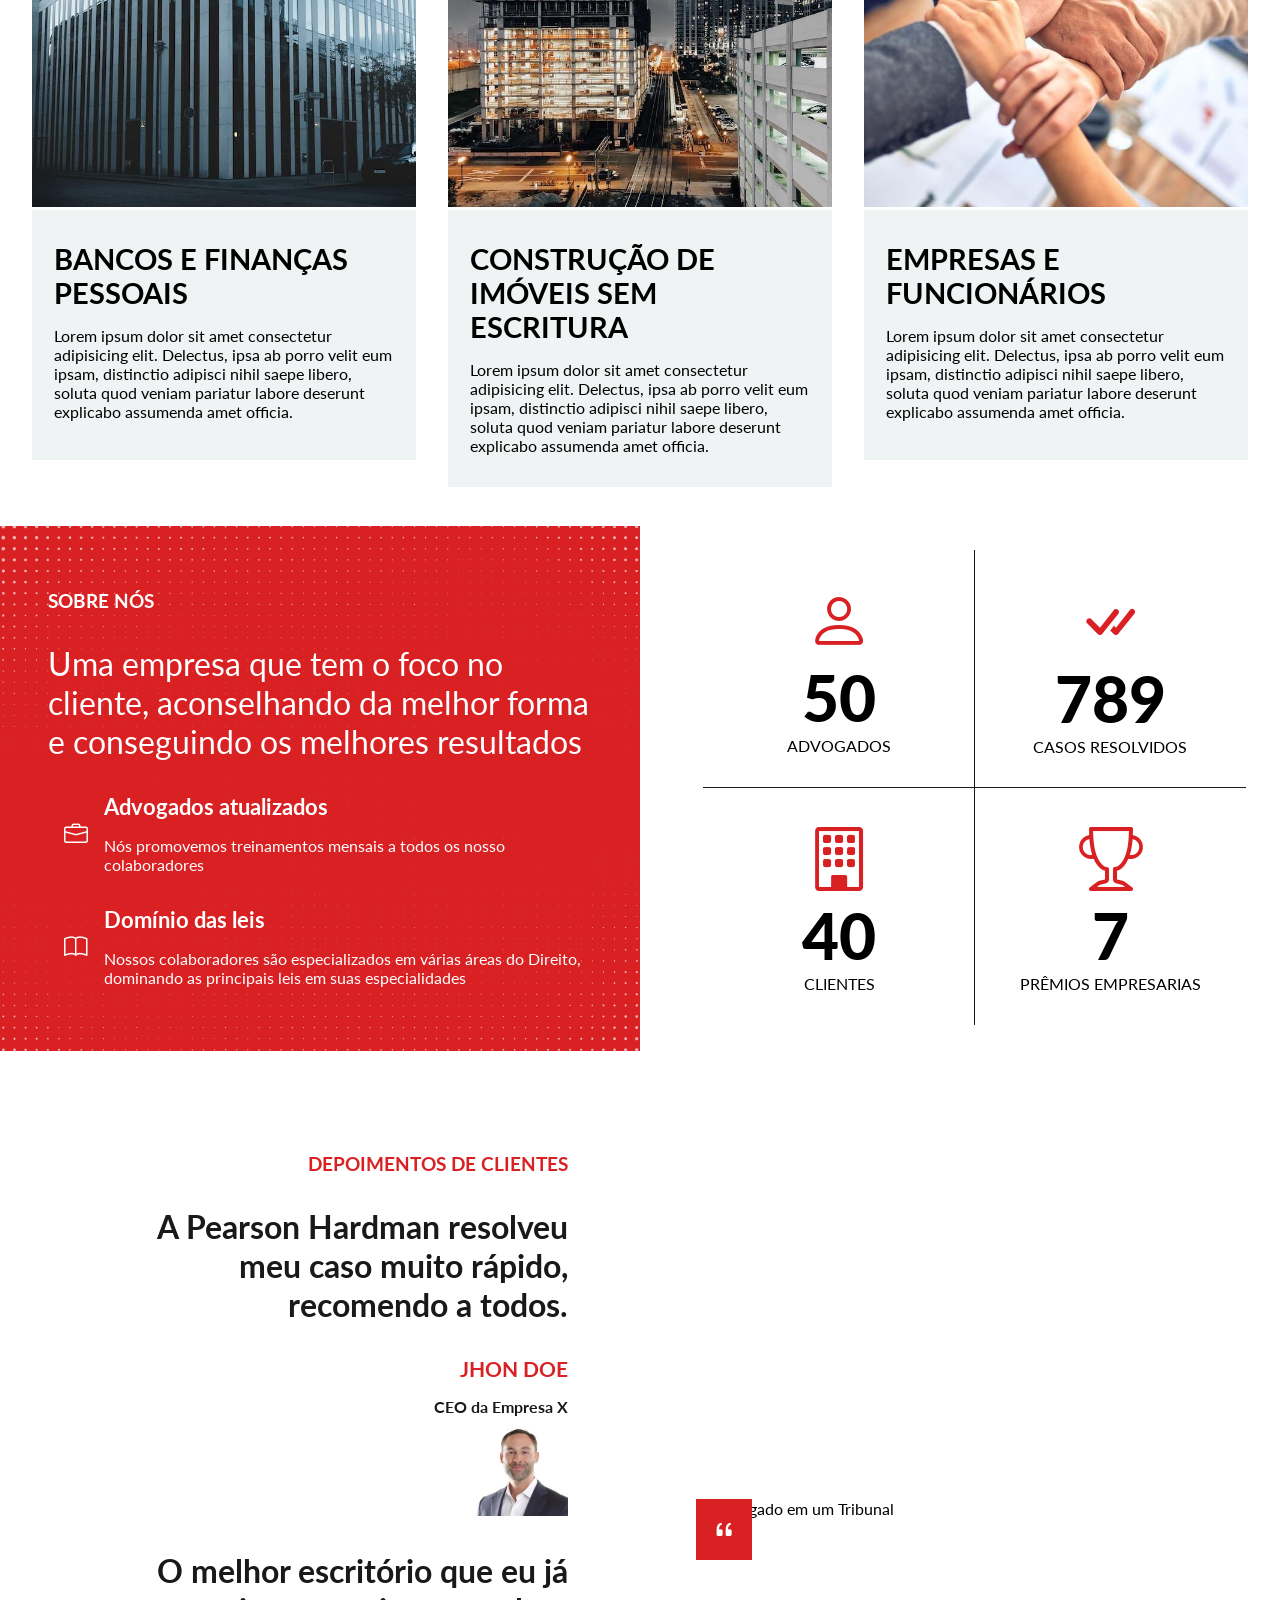
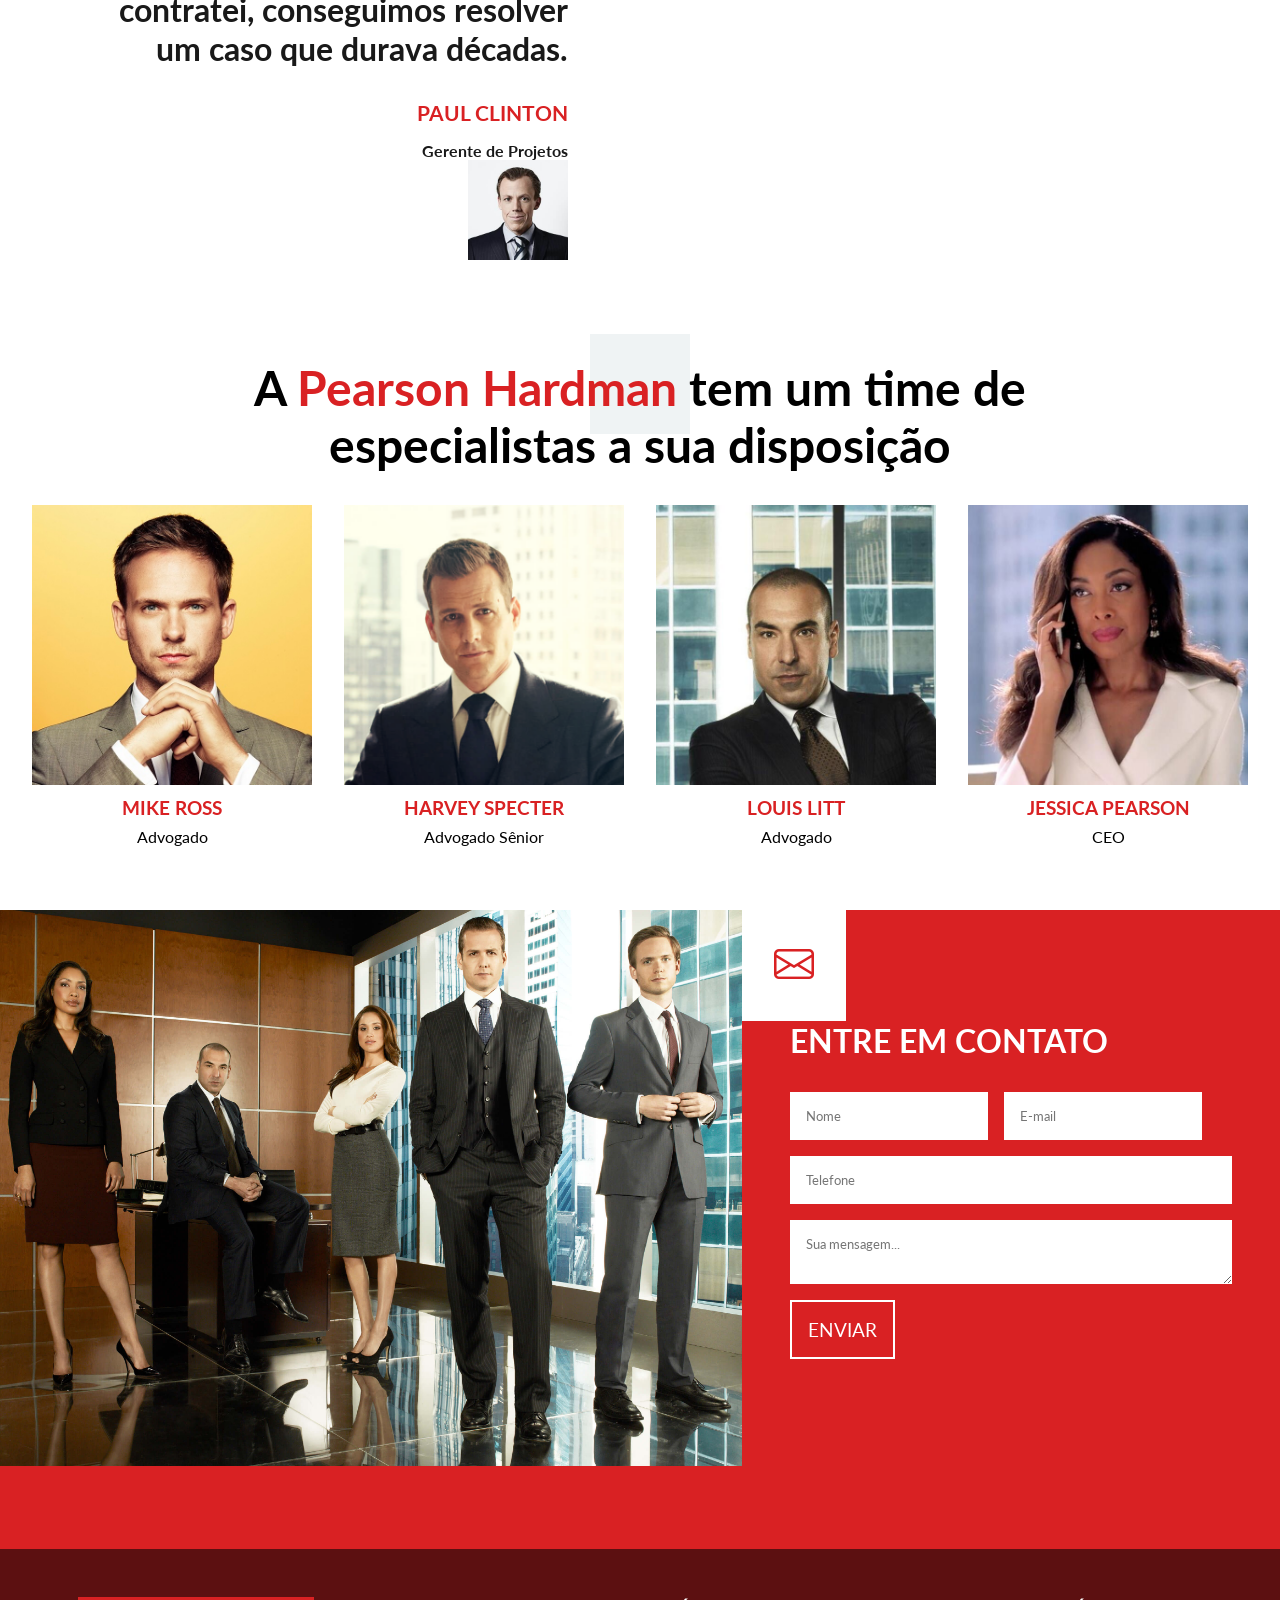
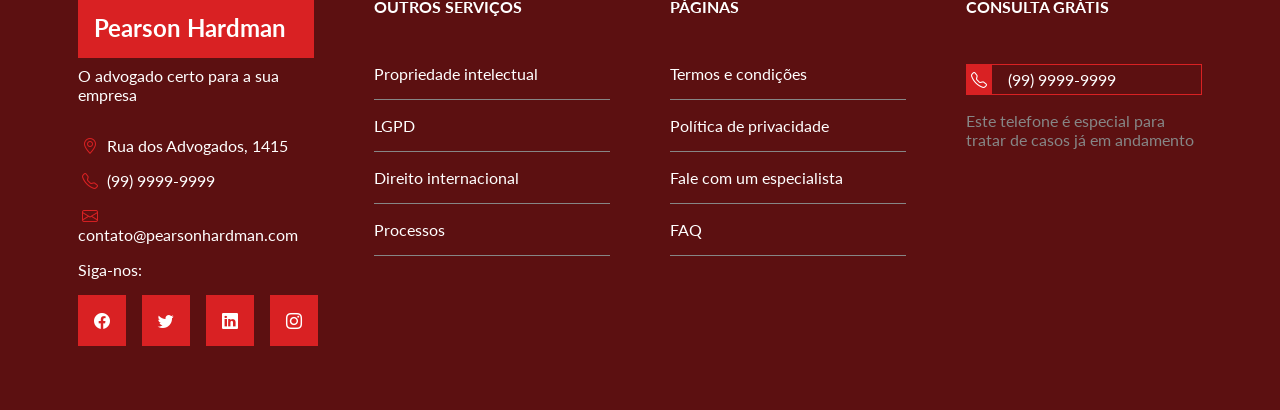
==== commit a34704ec: "add adv4" ====
--- a/index.html
+++ b/index.html
@@ -63,7 +63,7 @@
       <div class="banner">
         <span class="square"></span>
         <h2>Os nossos resultados</h2>
-        <p> confira os nossos melhores </p>
+        <p> Confira as nossas métricas e conheça os resultados que já obtivemos </p>
       </div>
       <div class="dots">
         <div class="dot active"></div>
